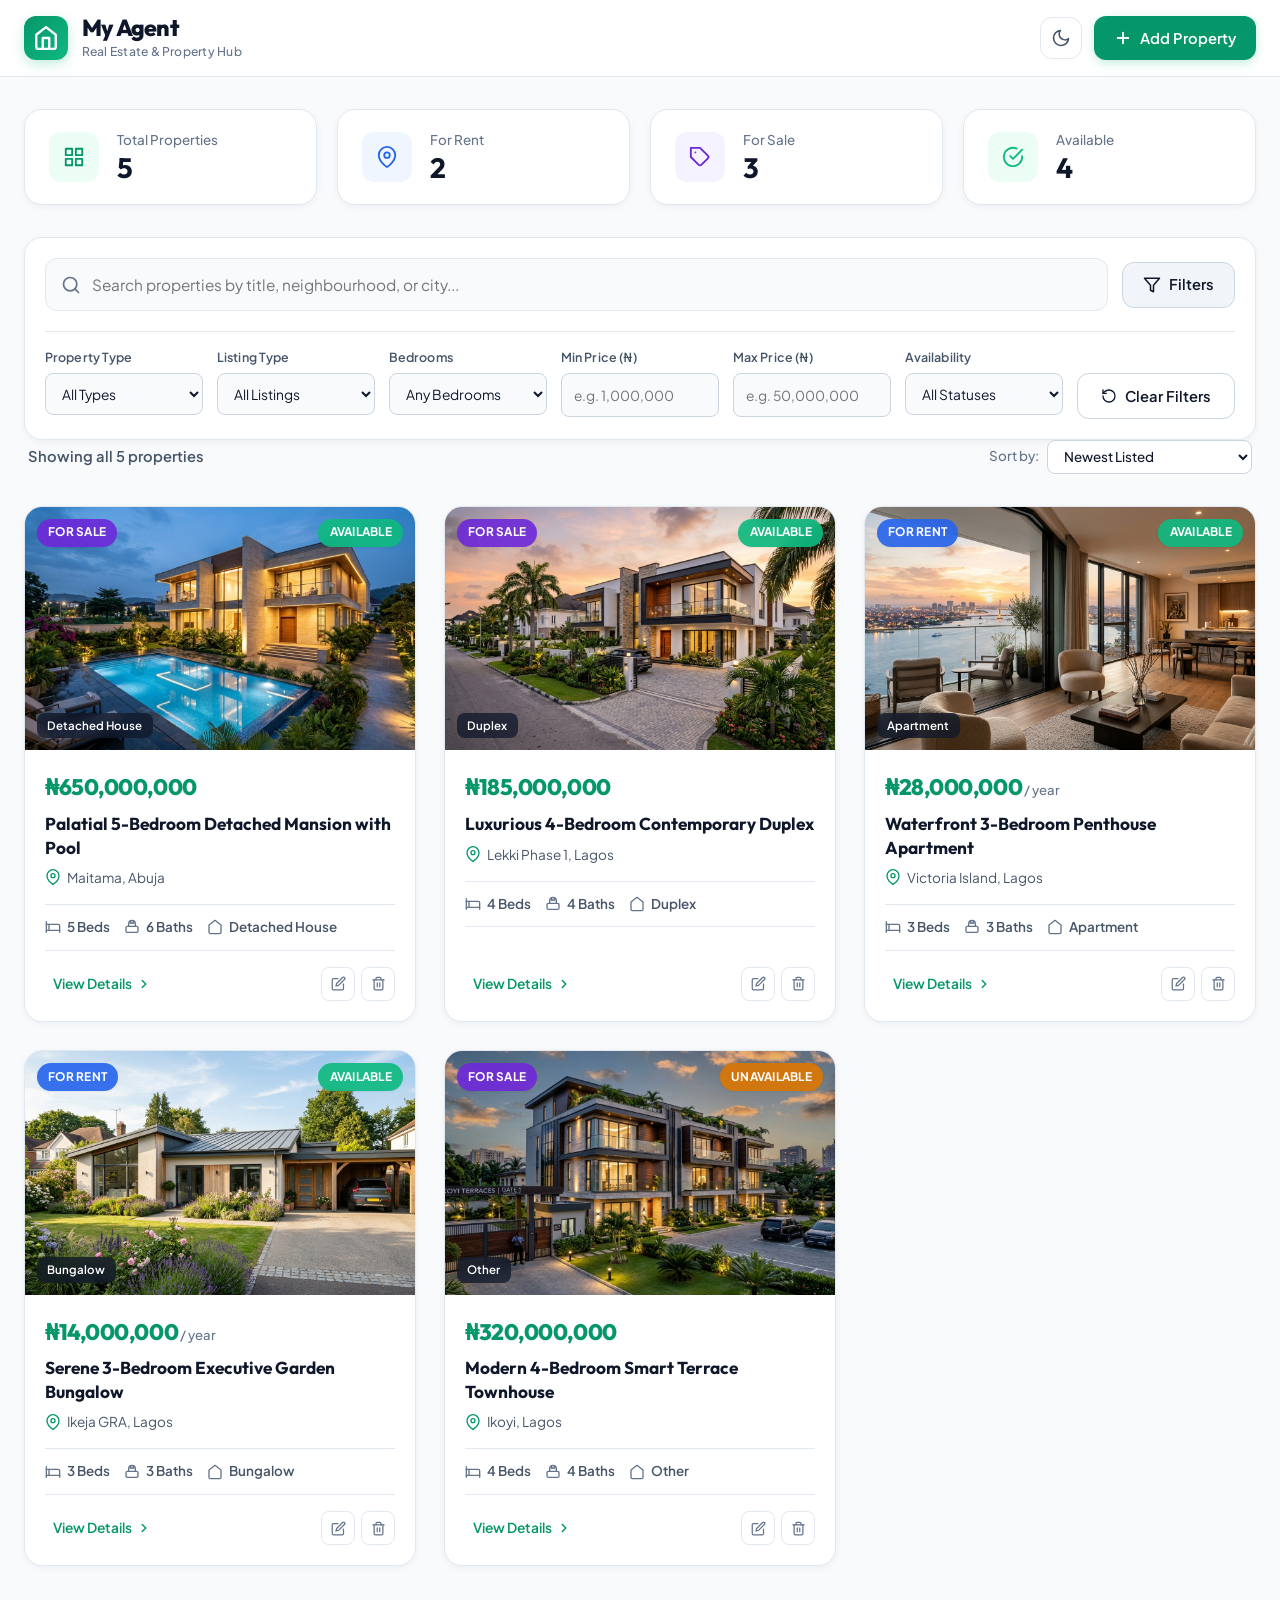
==== index.html @ cf1bf848 "Initial commit: My Agent property listing web application" ====
<!DOCTYPE html>
<html lang="en">
<head>
  <meta charset="UTF-8">
  <meta name="viewport" content="width=device-width, initial-scale=1.0">
  <meta name="description" content="My Agent - Explore and manage houses and apartments for rent or sale in Nigeria. Search, filter, and list properties with ease.">
  <title>My Agent - Property Listings</title>
  
  <!-- Modern Google Fonts -->
  <link rel="preconnect" href="https://fonts.googleapis.com">
  <link rel="preconnect" href="https://fonts.gstatic.com" crossorigin>
  <link href="https://fonts.googleapis.com/css2?family=Outfit:wght@400;500;600;700;800&family=Plus+Jakarta+Sans:wght@400;500;600;700&display=swap" rel="stylesheet">
  
  <link rel="stylesheet" href="style.css">
</head>
<body>
  <!-- Header / Navigation -->
  <header class="app-header" id="app-header">
    <div class="header-container">
      <div class="brand">
        <div class="logo-mark">
          <svg width="26" height="26" viewBox="0 0 24 24" fill="none" stroke="currentColor" stroke-width="2.2" stroke-linecap="round" stroke-linejoin="round" aria-hidden="true">
            <path d="M3 9l9-7 9 7v11a2 2 0 0 1-2 2H5a2 2 0 0 1-2-2z"/>
            <polyline points="9 22 9 12 15 12 15 22"/>
          </svg>
        </div>
        <div class="brand-text">
          <h1 class="app-title">My Agent</h1>
          <span class="brand-tagline">Real Estate & Property Hub</span>
        </div>
      </div>

      <div class="header-actions">
        <!-- Theme Toggle -->
        <button type="button" id="theme-toggle-btn" class="icon-btn" aria-label="Toggle dark/light mode" title="Toggle dark/light mode">
          <svg class="sun-icon" width="20" height="20" viewBox="0 0 24 24" fill="none" stroke="currentColor" stroke-width="2" stroke-linecap="round" stroke-linejoin="round" aria-hidden="true">
            <circle cx="12" cy="12" r="5"></circle>
            <line x1="12" y1="1" x2="12" y2="3"></line>
            <line x1="12" y1="21" x2="12" y2="23"></line>
            <line x1="4.22" y1="4.22" x2="5.64" y2="5.64"></line>
            <line x1="18.36" y1="18.36" x2="19.78" y2="19.78"></line>
            <line x1="1" y1="12" x2="3" y2="12"></line>
            <line x1="21" y1="12" x2="23" y2="12"></line>
            <line x1="4.22" y1="19.78" x2="5.64" y2="18.36"></line>
            <line x1="18.36" y1="5.64" x2="19.78" y2="4.22"></line>
          </svg>
          <svg class="moon-icon" width="20" height="20" viewBox="0 0 24 24" fill="none" stroke="currentColor" stroke-width="2" stroke-linecap="round" stroke-linejoin="round" aria-hidden="true">
            <path d="M21 12.79A9 9 0 1 1 11.21 3 7 7 0 0 0 21 12.79z"></path>
          </svg>
        </button>

        <!-- Add Property Button -->
        <button type="button" id="btn-open-add-modal" class="btn btn-primary">
          <svg width="18" height="18" viewBox="0 0 24 24" fill="none" stroke="currentColor" stroke-width="2.5" stroke-linecap="round" stroke-linejoin="round" aria-hidden="true">
            <line x1="12" y1="5" x2="12" y2="19"></line>
            <line x1="5" y1="12" x2="19" y2="12"></line>
          </svg>
          <span>Add Property</span>
        </button>
      </div>
    </div>
  </header>

  <main class="app-main">
    <div class="main-container">
      
      <!-- Hero / Stats Bar -->
      <section class="stats-section" aria-labelledby="stats-heading">
        <h2 id="stats-heading" class="sr-only">Property Statistics</h2>
        <div class="stats-grid">
          
          <div class="stat-card" id="stat-card-total">
            <div class="stat-icon-wrapper stat-total">
              <svg width="22" height="22" viewBox="0 0 24 24" fill="none" stroke="currentColor" stroke-width="2" stroke-linecap="round" stroke-linejoin="round" aria-hidden="true">
                <rect x="3" y="3" width="7" height="7"></rect>
                <rect x="14" y="3" width="7" height="7"></rect>
                <rect x="14" y="14" width="7" height="7"></rect>
                <rect x="3" y="14" width="7" height="7"></rect>
              </svg>
            </div>
            <div class="stat-content">
              <span class="stat-label">Total Properties</span>
              <span class="stat-value" id="stat-total-count">0</span>
            </div>
          </div>

          <div class="stat-card" id="stat-card-rent">
            <div class="stat-icon-wrapper stat-rent">
              <svg width="22" height="22" viewBox="0 0 24 24" fill="none" stroke="currentColor" stroke-width="2" stroke-linecap="round" stroke-linejoin="round" aria-hidden="true">
                <path d="M21 10c0 7-9 13-9 13s-9-6-9-13a9 9 0 0 1 18 0z"></path>
                <circle cx="12" cy="10" r="3"></circle>
              </svg>
            </div>
            <div class="stat-content">
              <span class="stat-label">For Rent</span>
              <span class="stat-value" id="stat-rent-count">0</span>
            </div>
          </div>

          <div class="stat-card" id="stat-card-sale">
            <div class="stat-icon-wrapper stat-sale">
              <svg width="22" height="22" viewBox="0 0 24 24" fill="none" stroke="currentColor" stroke-width="2" stroke-linecap="round" stroke-linejoin="round" aria-hidden="true">
                <path d="M20.59 13.41l-7.17 7.17a2 2 0 0 1-2.83 0L2 12V2h10l8.59 8.59a2 2 0 0 1 0 2.82z"></path>
                <line x1="7" y1="7" x2="7.01" y2="7"></line>
              </svg>
            </div>
            <div class="stat-content">
              <span class="stat-label">For Sale</span>
              <span class="stat-value" id="stat-sale-count">0</span>
            </div>
          </div>

          <div class="stat-card" id="stat-card-available">
            <div class="stat-icon-wrapper stat-available">
              <svg width="22" height="22" viewBox="0 0 24 24" fill="none" stroke="currentColor" stroke-width="2" stroke-linecap="round" stroke-linejoin="round" aria-hidden="true">
                <path d="M22 11.08V12a10 10 0 1 1-5.93-9.14"></path>
                <polyline points="22 4 12 14.01 9 11.01"></polyline>
              </svg>
            </div>
            <div class="stat-content">
              <span class="stat-label">Available</span>
              <span class="stat-value" id="stat-available-count">0</span>
            </div>
          </div>

        </div>
      </section>

      <!-- Search & Filters Section -->
      <section class="filter-section" aria-labelledby="filter-heading">
        <h2 id="filter-heading" class="sr-only">Search and Filter Properties</h2>

        <div class="filter-panel">
          <!-- Main Search Bar -->
          <div class="search-bar-row">
            <div class="search-input-wrapper">
              <svg class="search-icon" width="20" height="20" viewBox="0 0 24 24" fill="none" stroke="currentColor" stroke-width="2" stroke-linecap="round" stroke-linejoin="round" aria-hidden="true">
                <circle cx="11" cy="11" r="8"></circle>
                <line x1="21" y1="21" x2="16.65" y2="16.65"></line>
              </svg>
              <input 
                type="text" 
                id="search-input" 
                class="search-input" 
                placeholder="Search properties by title, neighbourhood, or city..." 
                aria-label="Search properties by title or location"
                autocomplete="off"
              >
              <button type="button" id="btn-clear-search" class="clear-input-btn hidden" aria-label="Clear search input" title="Clear">
                &times;
              </button>
            </div>

            <button type="button" id="btn-toggle-filters" class="btn btn-secondary filter-toggle-btn" aria-expanded="false" aria-controls="filter-controls-group">
              <svg width="18" height="18" viewBox="0 0 24 24" fill="none" stroke="currentColor" stroke-width="2" stroke-linecap="round" stroke-linejoin="round" aria-hidden="true">
                <polygon points="22 3 2 3 10 12.46 10 19 14 21 14 12.46 22 3"></polygon>
              </svg>
              <span>Filters</span>
              <span class="filter-count-badge hidden" id="active-filter-count">0</span>
            </button>
          </div>

          <!-- Extended Filter Controls -->
          <div class="filter-controls-grid" id="filter-controls-group">
            
            <!-- Property Type -->
            <div class="filter-item">
              <label for="filter-property-type" class="filter-label">Property Type</label>
              <select id="filter-property-type" class="filter-select">
                <option value="all">All Types</option>
                <option value="Apartment">Apartment</option>
                <option value="Detached House">Detached House</option>
                <option value="Duplex">Duplex</option>
                <option value="Bungalow">Bungalow</option>
                <option value="Other">Other</option>
              </select>
            </div>

            <!-- Listing Type -->
            <div class="filter-item">
              <label for="filter-listing-type" class="filter-label">Listing Type</label>
              <select id="filter-listing-type" class="filter-select">
                <option value="all">All Listings</option>
                <option value="For Rent">For Rent</option>
                <option value="For Sale">For Sale</option>
              </select>
            </div>

            <!-- Bedrooms -->
            <div class="filter-item">
              <label for="filter-bedrooms" class="filter-label">Bedrooms</label>
              <select id="filter-bedrooms" class="filter-select">
                <option value="all">Any Bedrooms</option>
                <option value="1">1 Bedroom</option>
                <option value="2">2 Bedrooms</option>
                <option value="3">3 Bedrooms</option>
                <option value="4">4 Bedrooms</option>
                <option value="5">5+ Bedrooms</option>
              </select>
            </div>

            <!-- Min Price -->
            <div class="filter-item">
              <label for="filter-min-price" class="filter-label">Min Price (₦)</label>
              <input 
                type="number" 
                id="filter-min-price" 
                class="filter-input" 
                placeholder="e.g. 1,000,000" 
                min="0" 
                step="50000"
              >
            </div>

            <!-- Max Price -->
            <div class="filter-item">
              <label for="filter-max-price" class="filter-label">Max Price (₦)</label>
              <input 
                type="number" 
                id="filter-max-price" 
                class="filter-input" 
                placeholder="e.g. 50,000,000" 
                min="0" 
                step="50000"
              >
            </div>

            <!-- Availability -->
            <div class="filter-item">
              <label for="filter-availability" class="filter-label">Availability</label>
              <select id="filter-availability" class="filter-select">
                <option value="all">All Statuses</option>
                <option value="Available">Available</option>
                <option value="Unavailable">Unavailable</option>
              </select>
            </div>

            <!-- Clear All Filters Button -->
            <div class="filter-item filter-actions-item">
              <label class="filter-label">&nbsp;</label>
              <button type="button" id="btn-clear-all-filters" class="btn btn-outline w-100" title="Reset all search filters">
                <svg width="16" height="16" viewBox="0 0 24 24" fill="none" stroke="currentColor" stroke-width="2" stroke-linecap="round" stroke-linejoin="round" aria-hidden="true">
                  <path d="M3 12a9 9 0 1 0 9-9 9.75 9.75 0 0 0-6.74 2.74L3 8"></path>
                  <path d="M3 3v5h5"></path>
                </svg>
                <span>Clear Filters</span>
              </button>
            </div>

          </div>
        </div>

        <!-- Filter Results Meta Row -->
        <div class="results-meta-row">
          <p class="results-count" id="results-count-text">Showing all properties</p>
          <div class="sort-control">
            <label for="sort-properties" class="sort-label">Sort by:</label>
            <select id="sort-properties" class="sort-select">
              <option value="newest">Newest Listed</option>
              <option value="price-low">Price: Low to High</option>
              <option value="price-high">Price: High to Low</option>
              <option value="bedrooms-high">Bedrooms: Most to Least</option>
            </select>
          </div>
        </div>
      </section>

      <!-- Property Listings Grid Section -->
      <section class="properties-section" aria-labelledby="properties-heading">
        <h2 id="properties-heading" class="sr-only">Available Property Listings</h2>

        <!-- Active Properties Grid -->
        <div class="properties-grid" id="properties-grid" role="region" aria-live="polite">
          <!-- Property cards injected here dynamically via script.js -->
        </div>

        <!-- Empty State: No Properties Listed At All -->
        <div class="empty-state hidden" id="empty-state-no-data">
          <div class="empty-state-icon">
            <svg width="64" height="64" viewBox="0 0 24 24" fill="none" stroke="currentColor" stroke-width="1.5" stroke-linecap="round" stroke-linejoin="round" aria-hidden="true">
              <path d="M3 9l9-7 9 7v11a2 2 0 0 1-2 2H5a2 2 0 0 1-2-2z"/>
              <line x1="9" y1="22" x2="9" y2="12"></line>
              <line x1="15" y1="12" x2="15" y2="22"></line>
            </svg>
          </div>
          <h3 class="empty-state-title">No properties listed yet</h3>
          <p class="empty-state-text">No properties listed yet. Add your first property to get started!</p>
          <div class="empty-state-actions">
            <button type="button" class="btn btn-primary btn-add-first-property">
              <svg width="18" height="18" viewBox="0 0 24 24" fill="none" stroke="currentColor" stroke-width="2.2" stroke-linecap="round" stroke-linejoin="round">
                <line x1="12" y1="5" x2="12" y2="19"></line>
                <line x1="5" y1="12" x2="19" y2="12"></line>
              </svg>
              <span>Add Your First Property</span>
            </button>
            <button type="button" class="btn btn-outline" id="btn-seed-sample-data">
              <svg width="18" height="18" viewBox="0 0 24 24" fill="none" stroke="currentColor" stroke-width="2" stroke-linecap="round" stroke-linejoin="round">
                <path d="M21 15v4a2 2 0 0 1-2 2H5a2 2 0 0 1-2-2v-4"></path>
                <polyline points="7 10 12 15 17 10"></polyline>
                <line x1="12" y1="15" x2="12" y2="3"></line>
              </svg>
              <span>Load Sample Properties</span>
            </button>
          </div>
        </div>

        <!-- Empty State: Filter / Search returns zero results -->
        <div class="empty-state hidden" id="empty-state-no-results">
          <div class="empty-state-icon">
            <svg width="64" height="64" viewBox="0 0 24 24" fill="none" stroke="currentColor" stroke-width="1.5" stroke-linecap="round" stroke-linejoin="round" aria-hidden="true">
              <circle cx="11" cy="11" r="8"></circle>
              <line x1="21" y1="21" x2="16.65" y2="16.65"></line>
              <line x1="8" y1="11" x2="14" y2="11"></line>
            </svg>
          </div>
          <h3 class="empty-state-title">No matches found</h3>
          <p class="empty-state-text">No properties match your search. Try adjusting your filters.</p>
          <div class="empty-state-actions">
            <button type="button" class="btn btn-primary" id="btn-reset-filters-empty">
              <span>Clear All Filters</span>
            </button>
          </div>
        </div>

      </section>

    </div>
  </main>

  <!-- Modal: Add / Edit Property -->
  <dialog class="modal-dialog" id="property-modal" aria-labelledby="property-modal-title">
    <div class="modal-card">
      <header class="modal-header">
        <div class="modal-title-group">
          <h2 class="modal-title" id="property-modal-title">Add New Property</h2>
          <p class="modal-subtitle">Fill in the property information accurately</p>
        </div>
        <button type="button" class="modal-close-btn" id="btn-close-property-modal" aria-label="Close dialog">
          <svg width="20" height="20" viewBox="0 0 24 24" fill="none" stroke="currentColor" stroke-width="2.2" stroke-linecap="round" stroke-linejoin="round">
            <line x1="18" y1="6" x2="6" y2="18"></line>
            <line x1="6" y1="6" x2="18" y2="18"></line>
          </svg>
        </button>
      </header>

      <form id="property-form" class="property-form" novalidate>
        <input type="hidden" id="form-property-id" value="">

        <div class="form-scrollable-body">
          
          <!-- Property Title -->
          <div class="form-group">
            <label for="form-title" class="form-label">Property Title <span class="required-star">*</span></label>
            <input 
              type="text" 
              id="form-title" 
              class="form-control" 
              placeholder="e.g. Luxurious 4-Bedroom Semi-Detached Duplex" 
              required
              maxlength="120"
            >
            <span class="error-hint" id="error-title"></span>
          </div>

          <!-- Property Type & Listing Type -->
          <div class="form-row-2">
            <div class="form-group">
              <label for="form-property-type" class="form-label">Property Type <span class="required-star">*</span></label>
              <select id="form-property-type" class="form-control" required>
                <option value="" disabled selected>Select Property Type</option>
                <option value="Apartment">Apartment</option>
                <option value="Detached House">Detached House</option>
                <option value="Duplex">Duplex</option>
                <option value="Bungalow">Bungalow</option>
                <option value="Other">Other</option>
              </select>
              <span class="error-hint" id="error-property-type"></span>
            </div>

            <div class="form-group">
              <label for="form-listing-type" class="form-label">Listing Type <span class="required-star">*</span></label>
              <select id="form-listing-type" class="form-control" required>
                <option value="" disabled selected>Select Listing Type</option>
                <option value="For Rent">For Rent</option>
                <option value="For Sale">For Sale</option>
              </select>
              <span class="error-hint" id="error-listing-type"></span>
            </div>
          </div>

          <!-- Bedrooms & Bathrooms -->
          <div class="form-row-2">
            <div class="form-group">
              <label for="form-bedrooms" class="form-label">Bedrooms <span class="required-star">*</span></label>
              <select id="form-bedrooms" class="form-control" required>
                <option value="" disabled selected>Select bedrooms</option>
                <option value="1">1 Bedroom</option>
                <option value="2">2 Bedrooms</option>
                <option value="3">3 Bedrooms</option>
                <option value="4">4 Bedrooms</option>
                <option value="5">5 or more Bedrooms</option>
              </select>
              <span class="error-hint" id="error-bedrooms"></span>
            </div>

            <div class="form-group">
              <label for="form-bathrooms" class="form-label">Bathrooms <span class="required-star">*</span></label>
              <input 
                type="number" 
                id="form-bathrooms" 
                class="form-control" 
                placeholder="Number of bathrooms" 
                min="1" 
                max="30" 
                required
              >
              <span class="error-hint" id="error-bathrooms"></span>
            </div>
          </div>

          <!-- Location & Price -->
          <div class="form-row-2">
            <div class="form-group">
              <label for="form-location" class="form-label">Location <span class="required-star">*</span></label>
              <input 
                type="text" 
                id="form-location" 
                class="form-control" 
                placeholder="e.g. Lekki Phase 1, Lagos" 
                required
              >
              <span class="error-hint" id="error-location"></span>
            </div>

            <div class="form-group">
              <label for="form-price" class="form-label">Price (₦ Nigerian Naira) <span class="required-star">*</span></label>
              <div class="input-with-prefix">
                <span class="input-prefix">₦</span>
                <input 
                  type="number" 
                  id="form-price" 
                  class="form-control with-prefix" 
                  placeholder="e.g. 45000000" 
                  min="1000" 
                  step="1000" 
                  required
                >
              </div>
              <span class="error-hint" id="error-price"></span>
            </div>
          </div>

          <!-- Availability -->
          <div class="form-group">
            <label class="form-label">Availability Status <span class="required-star">*</span></label>
            <div class="segmented-radio-group" role="radiogroup" aria-label="Property availability">
              <label class="radio-chip">
                <input type="radio" name="form-availability" value="Available" checked>
                <span class="chip-label">
                  <span class="status-indicator status-dot-available"></span>
                  Available
                </span>
              </label>
              <label class="radio-chip">
                <input type="radio" name="form-availability" value="Unavailable">
                <span class="chip-label">
                  <span class="status-indicator status-dot-unavailable"></span>
                  Unavailable
                </span>
              </label>
            </div>
          </div>

          <!-- Property Image Upload & Preview -->
          <div class="form-group">
            <label class="form-label">Property Image <span class="required-star">*</span></label>
            
            <div class="image-upload-container" id="image-upload-area">
              <input 
                type="file" 
                id="form-image-file" 
                class="file-input-hidden" 
                accept="image/*"
              >
              
              <div class="upload-dropzone" id="upload-dropzone" tabindex="0" role="button" aria-label="Upload property image">
                <svg width="36" height="36" viewBox="0 0 24 24" fill="none" stroke="currentColor" stroke-width="1.8" stroke-linecap="round" stroke-linejoin="round" class="upload-icon">
                  <rect x="3" y="3" width="18" height="18" rx="2" ry="2"></rect>
                  <circle cx="8.5" cy="8.5" r="1.5"></circle>
                  <polyline points="21 15 16 10 5 21"></polyline>
                </svg>
                <p class="upload-primary-text"><strong>Click to upload an image</strong> or drag and drop</p>
                <p class="upload-subtext">JPG, PNG, WebP (Automatically optimized for fast storage)</p>
              </div>

              <!-- Preview container -->
              <div class="image-preview-wrapper hidden" id="image-preview-container">
                <img id="form-image-preview" src="" alt="Property Preview" class="form-image-preview">
                <button type="button" id="btn-remove-image" class="btn-remove-image" title="Remove image" aria-label="Remove uploaded image">
                  <svg width="16" height="16" viewBox="0 0 24 24" fill="none" stroke="currentColor" stroke-width="2.5" stroke-linecap="round" stroke-linejoin="round">
                    <line x1="18" y1="6" x2="6" y2="18"></line>
                    <line x1="6" y1="6" x2="18" y2="18"></line>
                  </svg>
                </button>
              </div>
            </div>

            <!-- Quick sample image pickers for instant testing -->
            <div class="sample-image-presets">
              <span class="presets-label">Or choose a sample photo:</span>
              <div class="presets-list">
                <button type="button" class="preset-btn" data-preset="assets/images/duplex.jpg">Duplex</button>
                <button type="button" class="preset-btn" data-preset="assets/images/apartment.jpg">Apartment</button>
                <button type="button" class="preset-btn" data-preset="assets/images/detached.jpg">Detached</button>
                <button type="button" class="preset-btn" data-preset="assets/images/bungalow.jpg">Bungalow</button>
                <button type="button" class="preset-btn" data-preset="assets/images/terrace.jpg">Terrace</button>
              </div>
            </div>

            <span class="error-hint" id="error-image"></span>
          </div>

          <!-- Description -->
          <div class="form-group">
            <label for="form-description" class="form-label">Property Description <span class="required-star">*</span></label>
            <textarea 
              id="form-description" 
              class="form-control" 
              rows="4" 
              placeholder="Provide key details such as finishes, amenities, security, water supply, power, and road access..." 
              required
            ></textarea>
            <span class="error-hint" id="error-description"></span>
          </div>

        </div>

        <footer class="modal-footer">
          <button type="button" class="btn btn-outline" id="btn-cancel-form">Cancel</button>
          <button type="submit" class="btn btn-primary" id="btn-save-property">
            <span id="save-btn-text">Save Property</span>
          </button>
        </footer>
      </form>
    </div>
  </dialog>

  <!-- Modal: Property Details View -->
  <dialog class="modal-dialog modal-lg" id="details-modal" aria-labelledby="details-title">
    <div class="modal-card">
      <header class="modal-header modal-header-transparent">
        <button type="button" class="modal-close-btn float-close-btn" id="btn-close-details-modal" aria-label="Close details">
          <svg width="20" height="20" viewBox="0 0 24 24" fill="none" stroke="currentColor" stroke-width="2.2" stroke-linecap="round" stroke-linejoin="round">
            <line x1="18" y1="6" x2="6" y2="18"></line>
            <line x1="6" y1="6" x2="18" y2="18"></line>
          </svg>
        </button>
      </header>

      <div class="details-body" id="details-content-container">
        <!-- Content injected dynamically via script.js -->
      </div>
    </div>
  </dialog>

  <!-- Modal: Delete Confirmation -->
  <dialog class="modal-dialog modal-sm" id="delete-modal" aria-labelledby="delete-dialog-title">
    <div class="modal-card">
      <div class="modal-confirm-body">
        <div class="confirm-icon-wrapper danger-pulse">
          <svg width="32" height="32" viewBox="0 0 24 24" fill="none" stroke="currentColor" stroke-width="2" stroke-linecap="round" stroke-linejoin="round">
            <path d="M10.29 3.86L1.82 18a2 2 0 0 0 1.71 3h16.94a2 2 0 0 0 1.71-3L13.71 3.86a2 2 0 0 0-3.42 0z"></path>
            <line x1="12" y1="9" x2="12" y2="13"></line>
            <line x1="12" y1="17" x2="12.01" y2="17"></line>
          </svg>
        </div>
        
        <h3 class="confirm-title" id="delete-dialog-title">Delete Property</h3>
        <p class="confirm-message">Are you sure you want to delete this property?</p>
        <p class="confirm-property-name" id="delete-property-name"></p>
        <p class="confirm-subtext">This action cannot be undone. The property will be permanently removed.</p>

        <div class="confirm-actions">
          <button type="button" class="btn btn-outline" id="btn-cancel-delete">Cancel</button>
          <button type="button" class="btn btn-danger" id="btn-confirm-delete">Delete Property</button>
        </div>
      </div>
    </div>
  </dialog>

  <!-- Toast Notification Hub -->
  <div class="toast-container" id="toast-container" aria-live="polite"></div>

  <!-- Hidden canvas for image resizing / compression -->
  <canvas id="compression-canvas" style="display: none;"></canvas>

  <script src="script.js"></script>
</body>
</html>
---- style.css ----
/* ==========================================================================
   MY AGENT - MODERN REAL ESTATE APPLICATION STYLESHEET
   Aesthetics: Modern Luxury, Clean Typographic Hierarchy, Glassmorphism & Micro-animations
   ========================================================================== */

:root {
  /* Color Palette - Light Mode (Default) */
  --bg-app: #f8fafc;
  --bg-surface: #ffffff;
  --bg-surface-elevated: #ffffff;
  --bg-surface-hover: #f1f5f9;
  --bg-input: #f8fafc;
  --bg-backdrop: rgba(15, 23, 42, 0.65);
  
  --border-subtle: #e2e8f0;
  --border-medium: #cbd5e1;
  --border-focus: #10b981;

  --text-primary: #0f172a;
  --text-secondary: #475569;
  --text-muted: #64748b;
  --text-inverse: #ffffff;

  /* Brand Accents */
  --primary: #059669;
  --primary-hover: #047857;
  --primary-light: #ecfdf5;
  --primary-glow: rgba(16, 185, 129, 0.25);

  --accent-blue: #2563eb;
  --accent-blue-light: #eff6ff;
  
  --accent-indigo: #4f46e5;
  --accent-amber: #d97706;
  --accent-amber-light: #fffbeb;

  --danger: #dc2626;
  --danger-hover: #b91c1c;
  --danger-light: #fef2f2;
  --danger-glow: rgba(220, 38, 38, 0.2);

  /* Status Tokens */
  --status-available-bg: #ecfdf5;
  --status-available-text: #065f46;
  --status-available-dot: #10b981;

  --status-unavailable-bg: #fef3c7;
  --status-unavailable-text: #92400e;
  --status-unavailable-dot: #f59e0b;

  --badge-rent-bg: #eff6ff;
  --badge-rent-text: #1d4ed8;

  --badge-sale-bg: #f5f3ff;
  --badge-sale-text: #6d28d9;

  /* Typography */
  --font-heading: 'Outfit', -apple-system, BlinkMacSystemFont, 'Segoe UI', Roboto, sans-serif;
  --font-body: 'Plus Jakarta Sans', -apple-system, BlinkMacSystemFont, 'Segoe UI', Roboto, sans-serif;

  /* Shadows */
  --shadow-xs: 0 1px 2px rgba(0, 0, 0, 0.05);
  --shadow-sm: 0 2px 8px -1px rgba(15, 23, 42, 0.06);
  --shadow-md: 0 8px 24px -4px rgba(15, 23, 42, 0.08), 0 2px 6px -2px rgba(15, 23, 42, 0.04);
  --shadow-lg: 0 16px 36px -6px rgba(15, 23, 42, 0.12), 0 4px 12px -2px rgba(15, 23, 42, 0.06);
  --shadow-card-hover: 0 20px 40px -8px rgba(15, 23, 42, 0.16), 0 6px 16px -4px rgba(15, 23, 42, 0.08);

  /* Layout & Radii */
  --radius-sm: 8px;
  --radius-md: 12px;
  --radius-lg: 18px;
  --radius-xl: 24px;
  --radius-full: 9999px;
  --transition: 0.22s cubic-bezier(0.16, 1, 0.3, 1);
}

/* Dark Mode Overrides */
[data-theme="dark"] {
  --bg-app: #090e17;
  --bg-surface: #111a2e;
  --bg-surface-elevated: #17233d;
  --bg-surface-hover: #1e2c4d;
  --bg-input: #0c1322;
  --bg-backdrop: rgba(3, 7, 18, 0.85);

  --border-subtle: #1e293b;
  --border-medium: #334155;
  --border-focus: #10b981;

  --text-primary: #f8fafc;
  --text-secondary: #cbd5e1;
  --text-muted: #94a3b8;
  --text-inverse: #0f172a;

  --primary: #10b981;
  --primary-hover: #34d399;
  --primary-light: rgba(16, 185, 129, 0.15);

  --accent-blue: #3b82f6;
  --accent-blue-light: rgba(59, 130, 246, 0.15);

  --accent-amber-light: rgba(245, 158, 11, 0.15);
  --danger-light: rgba(239, 68, 68, 0.15);

  --status-available-bg: rgba(16, 185, 129, 0.18);
  --status-available-text: #6ee7b7;

  --status-unavailable-bg: rgba(245, 158, 11, 0.18);
  --status-unavailable-text: #fcd34d;

  --badge-rent-bg: rgba(59, 130, 246, 0.18);
  --badge-rent-text: #93c5fd;

  --badge-sale-bg: rgba(139, 92, 246, 0.18);
  --badge-sale-text: #c4b5fd;

  --shadow-sm: 0 2px 8px -1px rgba(0, 0, 0, 0.4);
  --shadow-md: 0 8px 24px -4px rgba(0, 0, 0, 0.5);
  --shadow-lg: 0 16px 36px -6px rgba(0, 0, 0, 0.6);
  --shadow-card-hover: 0 20px 40px -8px rgba(0, 0, 0, 0.7);
}

/* Global Reset & Base */
*, *::before, *::after {
  box-sizing: border-box;
  margin: 0;
  padding: 0;
}

html {
  font-size: 16px;
  scroll-behavior: smooth;
  color-scheme: light dark;
}

body {
  font-family: var(--font-body);
  background-color: var(--bg-app);
  color: var(--text-primary);
  line-height: 1.55;
  -webkit-font-smoothing: antialiased;
  -moz-osx-font-smoothing: grayscale;
  min-height: 100vh;
  transition: background-color var(--transition), color var(--transition);
  overflow-x: hidden;
}

img {
  max-width: 100%;
  height: auto;
  display: block;
}

button, input, select, textarea {
  font: inherit;
  color: inherit;
}

button {
  cursor: pointer;
  border: none;
  background: none;
}

/* Accessibility utility */
.sr-only {
  position: absolute;
  width: 1px;
  height: 1px;
  padding: 0;
  margin: -1px;
  overflow: hidden;
  clip: rect(0, 0, 0, 0);
  white-space: nowrap;
  border: 0;
}

.hidden {
  display: none !important;
}

.w-100 {
  width: 100%;
}

/* ==========================================================================
   HEADER / NAVBAR
   ========================================================================== */
.app-header {
  position: sticky;
  top: 0;
  z-index: 50;
  background: var(--bg-surface);
  backdrop-filter: blur(14px);
  -webkit-backdrop-filter: blur(14px);
  border-bottom: 1px solid var(--border-subtle);
  transition: background-color var(--transition), border-color var(--transition);
}

.header-container {
  max-width: 1320px;
  margin: 0 auto;
  padding: 0.95rem 1.5rem;
  display: flex;
  align-items: center;
  justify-content: space-between;
  gap: 1rem;
}

.brand {
  display: flex;
  align-items: center;
  gap: 0.85rem;
  user-select: none;
}

.logo-mark {
  width: 44px;
  height: 44px;
  border-radius: var(--radius-md);
  background: linear-gradient(135deg, #059669 0%, #10b981 100%);
  color: #ffffff;
  display: grid;
  place-items: center;
  box-shadow: 0 4px 12px var(--primary-glow);
  transition: transform var(--transition);
}

.brand:hover .logo-mark {
  transform: rotate(-4deg) scale(1.05);
}

.brand-text {
  display: flex;
  flex-direction: column;
}

.app-title {
  font-family: var(--font-heading);
  font-size: 1.45rem;
  font-weight: 800;
  letter-spacing: -0.03em;
  color: var(--text-primary);
  line-height: 1.15;
}

.brand-tagline {
  font-size: 0.76rem;
  font-weight: 500;
  color: var(--text-muted);
  letter-spacing: 0.02em;
}

.header-actions {
  display: flex;
  align-items: center;
  gap: 0.75rem;
}

/* Buttons */
.btn {
  display: inline-flex;
  align-items: center;
  justify-content: center;
  gap: 0.5rem;
  padding: 0.65rem 1.25rem;
  font-family: var(--font-body);
  font-size: 0.92rem;
  font-weight: 600;
  border-radius: var(--radius-md);
  transition: all var(--transition);
  white-space: nowrap;
}

.btn-primary {
  background: var(--primary);
  color: #ffffff;
  box-shadow: 0 3px 10px var(--primary-glow);
}

.btn-primary:hover {
  background: var(--primary-hover);
  transform: translateY(-1px);
  box-shadow: 0 5px 16px var(--primary-glow);
}

.btn-primary:active {
  transform: translateY(1px);
}

.btn-secondary {
  background: var(--bg-surface-hover);
  color: var(--text-primary);
  border: 1px solid var(--border-medium);
}

.btn-secondary:hover {
  background: var(--bg-input);
  border-color: var(--primary);
}

.btn-outline {
  background: transparent;
  color: var(--text-primary);
  border: 1px solid var(--border-medium);
}

.btn-outline:hover {
  background: var(--bg-surface-hover);
  border-color: var(--border-medium);
}

.btn-danger {
  background: var(--danger);
  color: #ffffff;
  box-shadow: 0 3px 10px var(--danger-glow);
}

.btn-danger:hover {
  background: var(--danger-hover);
  transform: translateY(-1px);
}

.icon-btn {
  width: 42px;
  height: 42px;
  border-radius: var(--radius-md);
  border: 1px solid var(--border-subtle);
  background: var(--bg-surface);
  color: var(--text-secondary);
  display: grid;
  place-items: center;
  transition: all var(--transition);
}

.icon-btn:hover {
  background: var(--bg-surface-hover);
  color: var(--text-primary);
  border-color: var(--border-medium);
  transform: translateY(-1px);
}

/* Theme Toggle Icons */
[data-theme="dark"] .sun-icon {
  display: block;
}
[data-theme="dark"] .moon-icon {
  display: none;
}
:root:not([data-theme="dark"]) .sun-icon {
  display: none;
}
:root:not([data-theme="dark"]) .moon-icon {
  display: block;
}

/* ==========================================================================
   MAIN LAYOUT & STATS BAR
   ========================================================================== */
.app-main {
  padding: 2rem 1.5rem 4rem;
}

.main-container {
  max-width: 1320px;
  margin: 0 auto;
  display: flex;
  flex-direction: column;
  gap: 2rem;
}

/* Statistics Grid */
.stats-grid {
  display: grid;
  grid-template-columns: repeat(4, 1fr);
  gap: 1.25rem;
}

.stat-card {
  background: var(--bg-surface);
  border: 1px solid var(--border-subtle);
  border-radius: var(--radius-lg);
  padding: 1.25rem 1.5rem;
  display: flex;
  align-items: center;
  gap: 1.15rem;
  box-shadow: var(--shadow-sm);
  transition: transform var(--transition), box-shadow var(--transition), border-color var(--transition);
}

.stat-card:hover {
  transform: translateY(-3px);
  box-shadow: var(--shadow-md);
  border-color: var(--border-medium);
}

.stat-icon-wrapper {
  width: 50px;
  height: 50px;
  border-radius: var(--radius-md);
  display: grid;
  place-items: center;
  flex-shrink: 0;
}

.stat-total {
  background: var(--primary-light);
  color: var(--primary);
}

.stat-rent {
  background: var(--accent-blue-light);
  color: var(--accent-blue);
}

.stat-sale {
  background: var(--badge-sale-bg);
  color: var(--badge-sale-text);
}

.stat-available {
  background: var(--status-available-bg);
  color: var(--status-available-dot);
}

.stat-content {
  display: flex;
  flex-direction: column;
}

.stat-label {
  font-size: 0.84rem;
  font-weight: 500;
  color: var(--text-muted);
}

.stat-value {
  font-family: var(--font-heading);
  font-size: 1.75rem;
  font-weight: 700;
  color: var(--text-primary);
  line-height: 1.2;
}

/* ==========================================================================
   SEARCH & FILTERS PANEL
   ========================================================================== */
.filter-panel {
  background: var(--bg-surface);
  border: 1px solid var(--border-subtle);
  border-radius: var(--radius-lg);
  padding: 1.25rem;
  box-shadow: var(--shadow-sm);
  display: flex;
  flex-direction: column;
  gap: 1.25rem;
}

.search-bar-row {
  display: flex;
  gap: 0.85rem;
  align-items: center;
}

.search-input-wrapper {
  position: relative;
  flex: 1;
  display: flex;
  align-items: center;
}

.search-icon {
  position: absolute;
  left: 1rem;
  color: var(--text-muted);
  pointer-events: none;
}

.search-input {
  width: 100%;
  padding: 0.85rem 2.85rem 0.85rem 2.85rem;
  background: var(--bg-input);
  border: 1.5px solid var(--border-subtle);
  border-radius: var(--radius-md);
  color: var(--text-primary);
  font-size: 0.96rem;
  transition: all var(--transition);
}

.search-input:focus {
  outline: none;
  border-color: var(--primary);
  background: var(--bg-surface);
  box-shadow: 0 0 0 3px var(--primary-glow);
}

.clear-input-btn {
  position: absolute;
  right: 0.85rem;
  width: 24px;
  height: 24px;
  border-radius: var(--radius-full);
  display: grid;
  place-items: center;
  color: var(--text-muted);
  font-size: 1.25rem;
  line-height: 1;
}

.clear-input-btn:hover {
  background: var(--bg-surface-hover);
  color: var(--text-primary);
}

.filter-toggle-btn {
  position: relative;
  display: inline-flex;
}

.filter-count-badge {
  background: var(--primary);
  color: #ffffff;
  font-size: 0.72rem;
  font-weight: 700;
  padding: 0.15rem 0.45rem;
  border-radius: var(--radius-full);
  margin-left: 0.25rem;
}

/* Filter Controls Grid */
.filter-controls-grid {
  display: grid;
  grid-template-columns: repeat(7, 1fr);
  gap: 0.85rem;
  padding-top: 1rem;
  border-top: 1px solid var(--border-subtle);
  transition: all var(--transition);
}

.filter-item {
  display: flex;
  flex-direction: column;
  gap: 0.35rem;
}

.filter-label {
  font-size: 0.78rem;
  font-weight: 600;
  color: var(--text-secondary);
  letter-spacing: 0.01em;
}

.filter-select, .filter-input {
  padding: 0.65rem 0.75rem;
  background: var(--bg-input);
  border: 1px solid var(--border-medium);
  border-radius: var(--radius-sm);
  color: var(--text-primary);
  font-size: 0.86rem;
  width: 100%;
  transition: border-color var(--transition), box-shadow var(--transition);
}

.filter-select:focus, .filter-input:focus {
  outline: none;
  border-color: var(--primary);
  box-shadow: 0 0 0 2px var(--primary-glow);
}

.filter-actions-item {
  justify-content: flex-end;
}

/* Results Meta Row */
.results-meta-row {
  display: flex;
  align-items: center;
  justify-content: space-between;
  padding: 0 0.25rem;
}

.results-count {
  font-size: 0.92rem;
  font-weight: 600;
  color: var(--text-secondary);
}

.sort-control {
  display: flex;
  align-items: center;
  gap: 0.5rem;
}

.sort-label {
  font-size: 0.84rem;
  font-weight: 500;
  color: var(--text-muted);
}

.sort-select {
  padding: 0.4rem 0.75rem;
  background: var(--bg-surface);
  border: 1px solid var(--border-medium);
  border-radius: var(--radius-sm);
  font-size: 0.84rem;
  font-weight: 500;
  color: var(--text-primary);
  cursor: pointer;
}

.sort-select:focus {
  outline: none;
  border-color: var(--primary);
}

/* ==========================================================================
   PROPERTY CARDS GRID
   ========================================================================== */
.properties-grid {
  display: grid;
  grid-template-columns: repeat(auto-fill, minmax(340px, 1fr));
  gap: 1.75rem;
}

.property-card {
  background: var(--bg-surface);
  border: 1px solid var(--border-subtle);
  border-radius: var(--radius-lg);
  overflow: hidden;
  box-shadow: var(--shadow-sm);
  display: flex;
  flex-direction: column;
  transition: transform var(--transition), box-shadow var(--transition), border-color var(--transition);
  cursor: pointer;
  position: relative;
}

.property-card:hover {
  transform: translateY(-6px);
  box-shadow: var(--shadow-card-hover);
  border-color: var(--border-medium);
}

/* Card Media / Image */
.card-media {
  position: relative;
  aspect-ratio: 16 / 10;
  overflow: hidden;
  background: var(--bg-surface-hover);
}

.card-image {
  width: 100%;
  height: 100%;
  object-fit: cover;
  transition: transform 0.4s ease;
}

.property-card:hover .card-image {
  transform: scale(1.05);
}

/* Floating Badges */
.card-badges-top {
  position: absolute;
  top: 0.75rem;
  left: 0.75rem;
  right: 0.75rem;
  display: flex;
  justify-content: space-between;
  align-items: center;
  pointer-events: none;
  z-index: 2;
}

.badge {
  font-size: 0.74rem;
  font-weight: 700;
  padding: 0.3rem 0.7rem;
  border-radius: var(--radius-full);
  letter-spacing: 0.02em;
  text-transform: uppercase;
  display: inline-flex;
  align-items: center;
  gap: 0.35rem;
  backdrop-filter: blur(8px);
  -webkit-backdrop-filter: blur(8px);
  box-shadow: var(--shadow-xs);
}

.badge-rent {
  background: rgba(37, 99, 235, 0.9);
  color: #ffffff;
}

.badge-sale {
  background: rgba(109, 40, 217, 0.9);
  color: #ffffff;
}

.badge-available {
  background: rgba(16, 185, 129, 0.92);
  color: #ffffff;
}

.badge-unavailable {
  background: rgba(217, 119, 6, 0.92);
  color: #ffffff;
}

.badge-type {
  position: absolute;
  bottom: 0.75rem;
  left: 0.75rem;
  background: rgba(15, 23, 42, 0.75);
  color: #ffffff;
  font-size: 0.72rem;
  font-weight: 600;
  padding: 0.25rem 0.65rem;
  border-radius: var(--radius-sm);
  z-index: 2;
  backdrop-filter: blur(6px);
}

/* Card Content */
.card-content {
  padding: 1.25rem;
  display: flex;
  flex-direction: column;
  flex: 1;
}

.card-price-row {
  margin-bottom: 0.45rem;
}

.card-price {
  font-family: var(--font-heading);
  font-size: 1.4rem;
  font-weight: 800;
  color: var(--primary);
  letter-spacing: -0.02em;
}

.card-price-period {
  font-size: 0.82rem;
  font-weight: 500;
  color: var(--text-muted);
}

.card-title {
  font-family: var(--font-heading);
  font-size: 1.08rem;
  font-weight: 700;
  color: var(--text-primary);
  line-height: 1.35;
  margin-bottom: 0.5rem;
  display: -webkit-box;
  -webkit-line-clamp: 2;
  -webkit-box-orient: vertical;
  overflow: hidden;
  transition: color var(--transition);
}

.property-card:hover .card-title {
  color: var(--primary);
}

.card-location {
  display: flex;
  align-items: center;
  gap: 0.4rem;
  color: var(--text-secondary);
  font-size: 0.85rem;
  margin-bottom: 1rem;
}

.location-icon {
  flex-shrink: 0;
  color: var(--primary);
}

/* Features Pill Bar */
.card-features {
  display: flex;
  align-items: center;
  gap: 0.85rem;
  padding: 0.75rem 0;
  border-top: 1px solid var(--border-subtle);
  border-bottom: 1px solid var(--border-subtle);
  margin-bottom: 1rem;
}

.feature-item {
  display: flex;
  align-items: center;
  gap: 0.4rem;
  font-size: 0.84rem;
  font-weight: 600;
  color: var(--text-secondary);
}

.feature-icon {
  color: var(--text-muted);
}

/* Card Action Footer */
.card-footer {
  display: flex;
  align-items: center;
  justify-content: space-between;
  margin-top: auto;
  gap: 0.5rem;
}

.card-btn-view {
  font-size: 0.86rem;
  font-weight: 600;
  color: var(--primary);
  display: inline-flex;
  align-items: center;
  gap: 0.3rem;
  padding: 0.35rem 0.5rem;
  border-radius: var(--radius-sm);
  transition: all var(--transition);
}

.card-btn-view:hover {
  background: var(--primary-light);
  transform: translateX(2px);
}

.card-admin-actions {
  display: flex;
  align-items: center;
  gap: 0.35rem;
}

.btn-card-action {
  width: 34px;
  height: 34px;
  border-radius: var(--radius-sm);
  display: grid;
  place-items: center;
  color: var(--text-muted);
  border: 1px solid var(--border-subtle);
  background: var(--bg-surface);
  transition: all var(--transition);
}

.btn-card-action:hover {
  color: var(--text-primary);
  border-color: var(--border-medium);
  background: var(--bg-surface-hover);
}

.btn-card-edit:hover {
  color: var(--accent-blue);
  border-color: var(--accent-blue);
  background: var(--accent-blue-light);
}

.btn-card-delete:hover {
  color: var(--danger);
  border-color: var(--danger);
  background: var(--danger-light);
}

/* ==========================================================================
   EMPTY STATES
   ========================================================================== */
.empty-state {
  background: var(--bg-surface);
  border: 1.5px dashed var(--border-medium);
  border-radius: var(--radius-xl);
  padding: 4rem 2rem;
  text-align: center;
  display: flex;
  flex-direction: column;
  align-items: center;
  justify-content: center;
  gap: 1rem;
  margin: 1.5rem 0;
}

.empty-state-icon {
  width: 90px;
  height: 90px;
  border-radius: var(--radius-full);
  background: var(--bg-surface-hover);
  color: var(--text-muted);
  display: grid;
  place-items: center;
  margin-bottom: 0.5rem;
}

.empty-state-title {
  font-family: var(--font-heading);
  font-size: 1.4rem;
  font-weight: 700;
  color: var(--text-primary);
}

.empty-state-text {
  font-size: 1rem;
  color: var(--text-secondary);
  max-width: 480px;
}

.empty-state-actions {
  display: flex;
  gap: 0.85rem;
  margin-top: 1rem;
  flex-wrap: wrap;
  justify-content: center;
}

/* ==========================================================================
   MODAL DIALOGS
   ========================================================================== */
.modal-dialog {
  border: none;
  background: transparent;
  padding: 1rem;
  max-width: 660px;
  width: calc(100% - 2rem);
  margin: auto;
  border-radius: var(--radius-xl);
  outline: none;
  overflow: visible;
}

.modal-dialog.modal-lg {
  max-width: 840px;
}

.modal-dialog.modal-sm {
  max-width: 460px;
}

.modal-dialog::backdrop {
  background: var(--bg-backdrop);
  backdrop-filter: blur(8px);
  -webkit-backdrop-filter: blur(8px);
  animation: backdropFadeIn 0.25s ease-out;
}

@keyframes backdropFadeIn {
  from { opacity: 0; }
  to { opacity: 1; }
}

@keyframes modalSlideUp {
  from {
    opacity: 0;
    transform: translateY(24px) scale(0.97);
  }
  to {
    opacity: 1;
    transform: translateY(0) scale(1);
  }
}

.modal-card {
  background: var(--bg-surface);
  border: 1px solid var(--border-medium);
  border-radius: var(--radius-xl);
  box-shadow: var(--shadow-lg);
  overflow: hidden;
  animation: modalSlideUp 0.25s cubic-bezier(0.16, 1, 0.3, 1);
  display: flex;
  flex-direction: column;
  max-height: calc(100vh - 3rem);
}

.modal-header {
  padding: 1.25rem 1.75rem;
  display: flex;
  align-items: flex-start;
  justify-content: space-between;
  border-bottom: 1px solid var(--border-subtle);
  background: var(--bg-surface);
}

.modal-header-transparent {
  position: absolute;
  top: 0;
  right: 0;
  left: 0;
  z-index: 10;
  border-bottom: none;
  background: transparent;
  pointer-events: none;
}

.float-close-btn {
  pointer-events: auto;
  background: rgba(15, 23, 42, 0.65) !important;
  color: #ffffff !important;
  backdrop-filter: blur(6px);
}

.modal-title {
  font-family: var(--font-heading);
  font-size: 1.35rem;
  font-weight: 700;
  color: var(--text-primary);
}

.modal-subtitle {
  font-size: 0.85rem;
  color: var(--text-muted);
}

.modal-close-btn {
  width: 36px;
  height: 36px;
  border-radius: var(--radius-full);
  background: var(--bg-surface-hover);
  color: var(--text-secondary);
  display: grid;
  place-items: center;
  transition: all var(--transition);
}

.modal-close-btn:hover {
  background: var(--border-medium);
  color: var(--text-primary);
  transform: rotate(90deg);
}

/* ==========================================================================
   FORM CONTROLS & IMAGE UPLOAD
   ========================================================================== */
.property-form {
  display: flex;
  flex-direction: column;
  overflow: hidden;
}

.form-scrollable-body {
  padding: 1.5rem 1.75rem;
  overflow-y: auto;
  max-height: calc(100vh - 14rem);
  display: flex;
  flex-direction: column;
  gap: 1.25rem;
}

.form-group {
  display: flex;
  flex-direction: column;
  gap: 0.4rem;
}

.form-row-2 {
  display: grid;
  grid-template-columns: 1fr 1fr;
  gap: 1rem;
}

.form-label {
  font-size: 0.86rem;
  font-weight: 600;
  color: var(--text-primary);
}

.required-star {
  color: var(--danger);
}

.form-control {
  padding: 0.75rem 0.95rem;
  background: var(--bg-input);
  border: 1.5px solid var(--border-medium);
  border-radius: var(--radius-md);
  color: var(--text-primary);
  font-size: 0.92rem;
  transition: border-color var(--transition), box-shadow var(--transition);
  width: 100%;
}

.form-control:focus {
  outline: none;
  border-color: var(--primary);
  background: var(--bg-surface);
  box-shadow: 0 0 0 3px var(--primary-glow);
}

.form-control.has-error {
  border-color: var(--danger);
  background: var(--danger-light);
}

.input-with-prefix {
  position: relative;
  display: flex;
  align-items: center;
}

.input-prefix {
  position: absolute;
  left: 0.95rem;
  font-weight: 700;
  color: var(--text-muted);
  pointer-events: none;
}

.form-control.with-prefix {
  padding-left: 2.25rem;
}

.error-hint {
  font-size: 0.78rem;
  color: var(--danger);
  font-weight: 500;
  min-height: 1.1rem;
}

/* Availability Radio Chips */
.segmented-radio-group {
  display: flex;
  gap: 0.75rem;
}

.radio-chip {
  flex: 1;
  position: relative;
  cursor: pointer;
}

.radio-chip input[type="radio"] {
  position: absolute;
  opacity: 0;
  width: 0;
  height: 0;
}

.chip-label {
  display: flex;
  align-items: center;
  justify-content: center;
  gap: 0.5rem;
  padding: 0.75rem 1rem;
  background: var(--bg-input);
  border: 1.5px solid var(--border-medium);
  border-radius: var(--radius-md);
  font-size: 0.88rem;
  font-weight: 600;
  color: var(--text-secondary);
  transition: all var(--transition);
}

.status-indicator {
  width: 10px;
  height: 10px;
  border-radius: var(--radius-full);
}

.status-dot-available {
  background: var(--status-available-dot);
}

.status-dot-unavailable {
  background: var(--status-unavailable-dot);
}

.radio-chip input[type="radio"]:checked + .chip-label {
  background: var(--bg-surface);
  border-color: var(--primary);
  color: var(--text-primary);
  box-shadow: 0 2px 8px var(--primary-glow);
}

/* Dropzone & Image Upload Area */
.image-upload-container {
  position: relative;
  margin-top: 0.25rem;
}

.file-input-hidden {
  display: none;
}

.upload-dropzone {
  border: 2px dashed var(--border-medium);
  border-radius: var(--radius-lg);
  padding: 1.75rem 1rem;
  text-align: center;
  cursor: pointer;
  background: var(--bg-input);
  transition: all var(--transition);
  display: flex;
  flex-direction: column;
  align-items: center;
  justify-content: center;
  gap: 0.4rem;
}

.upload-dropzone:hover, .upload-dropzone.drag-active {
  border-color: var(--primary);
  background: var(--primary-light);
}

.upload-icon {
  color: var(--primary);
  margin-bottom: 0.25rem;
}

.upload-primary-text {
  font-size: 0.9rem;
  color: var(--text-primary);
}

.upload-subtext {
  font-size: 0.76rem;
  color: var(--text-muted);
}

.image-preview-wrapper {
  position: relative;
  border-radius: var(--radius-lg);
  overflow: hidden;
  aspect-ratio: 16 / 9;
  background: #000;
  border: 1px solid var(--border-subtle);
}

.form-image-preview {
  width: 100%;
  height: 100%;
  object-fit: cover;
}

.btn-remove-image {
  position: absolute;
  top: 0.75rem;
  right: 0.75rem;
  width: 32px;
  height: 32px;
  border-radius: var(--radius-full);
  background: rgba(15, 23, 42, 0.75);
  color: #ffffff;
  display: grid;
  place-items: center;
  backdrop-filter: blur(4px);
  transition: all var(--transition);
}

.btn-remove-image:hover {
  background: var(--danger);
  transform: scale(1.1);
}

/* Sample image preset chips */
.sample-image-presets {
  margin-top: 0.65rem;
  display: flex;
  align-items: center;
  gap: 0.5rem;
  flex-wrap: wrap;
}

.presets-label {
  font-size: 0.76rem;
  color: var(--text-muted);
  font-weight: 500;
}

.presets-list {
  display: flex;
  gap: 0.35rem;
  flex-wrap: wrap;
}

.preset-btn {
  font-size: 0.74rem;
  font-weight: 600;
  padding: 0.25rem 0.55rem;
  background: var(--bg-surface-hover);
  border: 1px solid var(--border-medium);
  border-radius: var(--radius-full);
  color: var(--text-secondary);
  transition: all var(--transition);
}

.preset-btn:hover {
  background: var(--primary-light);
  border-color: var(--primary);
  color: var(--primary);
}

.modal-footer {
  padding: 1.15rem 1.75rem;
  border-top: 1px solid var(--border-subtle);
  background: var(--bg-surface);
  display: flex;
  justify-content: flex-end;
  gap: 0.75rem;
}

/* ==========================================================================
   PROPERTY DETAILS VIEW MODAL
   ========================================================================== */
.details-body {
  display: flex;
  flex-direction: column;
  overflow-y: auto;
  max-height: calc(100vh - 4rem);
}

.details-hero {
  position: relative;
  aspect-ratio: 16 / 9;
  background: var(--bg-surface-hover);
  overflow: hidden;
}

.details-hero-img {
  width: 100%;
  height: 100%;
  object-fit: cover;
}

.details-hero-overlay {
  position: absolute;
  inset: 0;
  background: linear-gradient(180deg, rgba(15, 23, 42, 0.4) 0%, transparent 40%, rgba(15, 23, 42, 0.7) 100%);
  display: flex;
  flex-direction: column;
  justify-content: space-between;
  padding: 1.5rem;
  pointer-events: none;
}

.details-badges-row {
  display: flex;
  gap: 0.5rem;
  pointer-events: auto;
}

.details-content-inner {
  padding: 1.75rem;
  display: flex;
  flex-direction: column;
  gap: 1.5rem;
}

.details-header-row {
  display: flex;
  justify-content: space-between;
  align-items: flex-start;
  gap: 1.5rem;
}

.details-title-col {
  flex: 1;
}

.details-title {
  font-family: var(--font-heading);
  font-size: 1.6rem;
  font-weight: 800;
  color: var(--text-primary);
  line-height: 1.25;
  margin-bottom: 0.45rem;
}

.details-location {
  display: flex;
  align-items: center;
  gap: 0.45rem;
  font-size: 0.95rem;
  color: var(--text-secondary);
}

.details-price-col {
  text-align: right;
  flex-shrink: 0;
}

.details-price {
  font-family: var(--font-heading);
  font-size: 1.85rem;
  font-weight: 800;
  color: var(--primary);
  line-height: 1.1;
}

.details-price-period {
  font-size: 0.85rem;
  color: var(--text-muted);
}

/* Specs Grid */
.details-specs-grid {
  display: grid;
  grid-template-columns: repeat(4, 1fr);
  gap: 0.85rem;
  background: var(--bg-surface-hover);
  padding: 1.25rem;
  border-radius: var(--radius-lg);
  border: 1px solid var(--border-subtle);
}

.spec-box {
  display: flex;
  flex-direction: column;
  align-items: center;
  text-align: center;
  gap: 0.35rem;
}

.spec-icon {
  color: var(--primary);
}

.spec-value {
  font-family: var(--font-heading);
  font-size: 1.05rem;
  font-weight: 700;
  color: var(--text-primary);
}

.spec-title {
  font-size: 0.74rem;
  color: var(--text-muted);
  text-transform: uppercase;
  letter-spacing: 0.03em;
}

/* Description Block */
.details-desc-block {
  display: flex;
  flex-direction: column;
  gap: 0.65rem;
}

.details-section-title {
  font-family: var(--font-heading);
  font-size: 1.1rem;
  font-weight: 700;
  color: var(--text-primary);
}

.details-desc-text {
  font-size: 0.95rem;
  line-height: 1.7;
  color: var(--text-secondary);
  white-space: pre-line;
}

.details-actions-bar {
  display: flex;
  align-items: center;
  justify-content: flex-end;
  gap: 0.75rem;
  padding-top: 1.25rem;
  border-top: 1px solid var(--border-subtle);
}

/* ==========================================================================
   DELETE CONFIRMATION MODAL
   ========================================================================== */
.modal-confirm-body {
  padding: 2rem 1.75rem;
  text-align: center;
  display: flex;
  flex-direction: column;
  align-items: center;
  gap: 0.85rem;
}

.confirm-icon-wrapper {
  width: 64px;
  height: 64px;
  border-radius: var(--radius-full);
  background: var(--danger-light);
  color: var(--danger);
  display: grid;
  place-items: center;
  margin-bottom: 0.25rem;
}

.danger-pulse {
  animation: pulseDanger 2s infinite ease-in-out;
}

@keyframes pulseDanger {
  0% { box-shadow: 0 0 0 0 rgba(220, 38, 38, 0.4); }
  70% { box-shadow: 0 0 0 14px rgba(220, 38, 38, 0); }
  100% { box-shadow: 0 0 0 0 rgba(220, 38, 38, 0); }
}

.confirm-title {
  font-family: var(--font-heading);
  font-size: 1.35rem;
  font-weight: 700;
  color: var(--text-primary);
}

.confirm-message {
  font-size: 1.05rem;
  font-weight: 600;
  color: var(--text-primary);
}

.confirm-property-name {
  font-size: 0.9rem;
  font-weight: 500;
  color: var(--text-secondary);
  background: var(--bg-surface-hover);
  padding: 0.4rem 0.85rem;
  border-radius: var(--radius-sm);
  max-width: 100%;
  overflow: hidden;
  text-overflow: ellipsis;
  white-space: nowrap;
}

.confirm-subtext {
  font-size: 0.82rem;
  color: var(--text-muted);
}

.confirm-actions {
  display: flex;
  gap: 0.75rem;
  width: 100%;
  margin-top: 0.75rem;
}

.confirm-actions .btn {
  flex: 1;
}

/* ==========================================================================
   TOAST NOTIFICATIONS
   ========================================================================== */
.toast-container {
  position: fixed;
  bottom: 1.5rem;
  right: 1.5rem;
  z-index: 100;
  display: flex;
  flex-direction: column;
  gap: 0.65rem;
  pointer-events: none;
}

.toast {
  pointer-events: auto;
  background: var(--bg-surface);
  color: var(--text-primary);
  border: 1px solid var(--border-medium);
  border-radius: var(--radius-md);
  box-shadow: var(--shadow-lg);
  padding: 0.85rem 1.25rem;
  font-size: 0.9rem;
  font-weight: 600;
  display: flex;
  align-items: center;
  gap: 0.65rem;
  min-width: 280px;
  max-width: 420px;
  animation: toastSlideIn 0.3s cubic-bezier(0.16, 1, 0.3, 1);
  transition: opacity 0.25s ease, transform 0.25s ease;
}

.toast.toast-hiding {
  opacity: 0;
  transform: translateY(12px) scale(0.95);
}

.toast-success {
  border-left: 4px solid var(--primary);
}

.toast-info {
  border-left: 4px solid var(--accent-blue);
}

.toast-error {
  border-left: 4px solid var(--danger);
}

@keyframes toastSlideIn {
  from {
    opacity: 0;
    transform: translateY(20px) scale(0.95);
  }
  to {
    opacity: 1;
    transform: translateY(0) scale(1);
  }
}

/* ==========================================================================
   RESPONSIVE DESIGN (Tablets & Mobile Phones)
   ========================================================================== */
@media (max-width: 1024px) {
  .stats-grid {
    grid-template-columns: repeat(2, 1fr);
  }

  .filter-controls-grid {
    grid-template-columns: repeat(3, 1fr);
  }
}

@media (max-width: 768px) {
  .header-container {
    padding: 0.85rem 1rem;
  }

  .app-main {
    padding: 1.25rem 1rem 3rem;
  }

  .stats-grid {
    grid-template-columns: repeat(2, 1fr);
    gap: 0.75rem;
  }

  .stat-card {
    padding: 1rem;
    gap: 0.85rem;
  }

  .stat-value {
    font-size: 1.4rem;
  }

  /* Filter toggling on mobile */
  .filter-controls-grid {
    display: none;
    grid-template-columns: 1fr;
  }

  .filter-controls-grid.expanded {
    display: grid;
  }

  .form-row-2 {
    grid-template-columns: 1fr;
    gap: 0.85rem;
  }

  .details-header-row {
    flex-direction: column;
    gap: 0.75rem;
  }

  .details-price-col {
    text-align: left;
  }

  .details-specs-grid {
    grid-template-columns: repeat(2, 1fr);
  }
}

@media (max-width: 480px) {
  .stats-grid {
    grid-template-columns: 1fr;
  }

  .properties-grid {
    grid-template-columns: 1fr;
  }

  .btn {
    padding: 0.6rem 1rem;
    font-size: 0.88rem;
  }

  .app-title {
    font-size: 1.25rem;
  }

  .modal-dialog {
    padding: 0.5rem;
    width: 100%;
  }

  .form-scrollable-body {
    padding: 1.25rem 1rem;
  }

  .details-content-inner {
    padding: 1.25rem 1rem;
  }
}
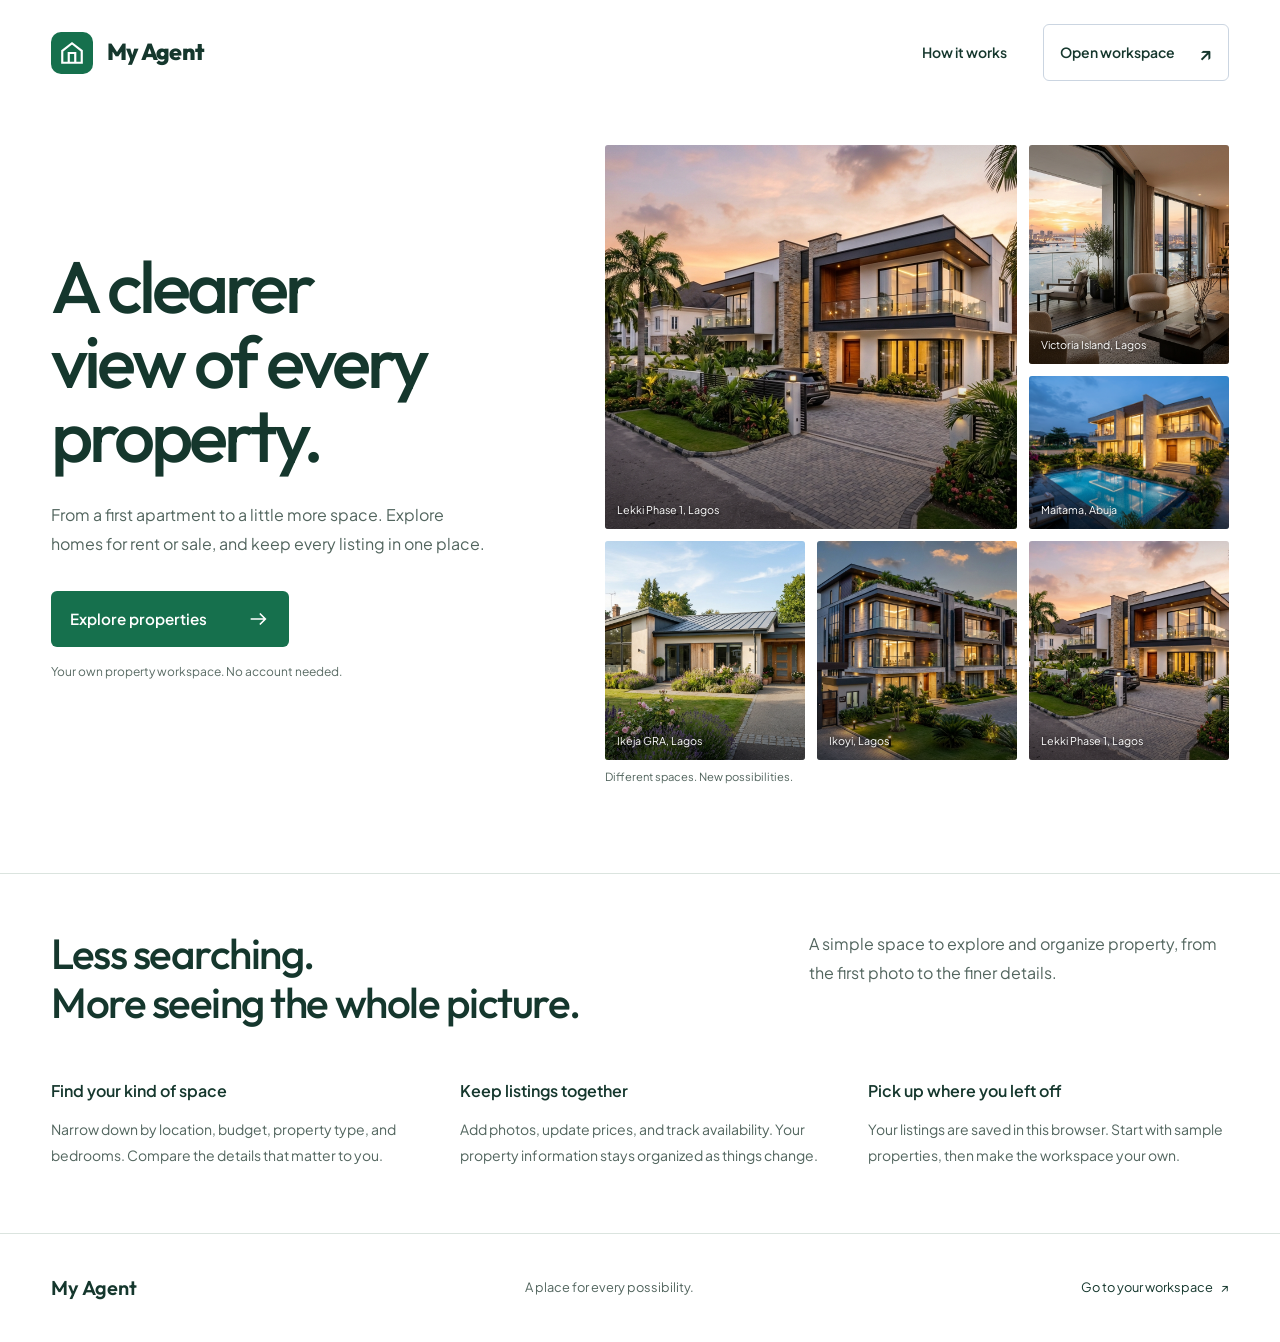
==== commit e579c1c1: "Add animated property landing page and refine listing workspace" ====
--- a/index.html
+++ b/index.html
@@ -2,598 +2,55 @@
 <html lang="en">
 <head>
   <meta charset="UTF-8">
-  <meta name="viewport" content="width=device-width, initial-scale=1.0">
-  <meta name="description" content="My Agent - Explore and manage houses and apartments for rent or sale in Nigeria. Search, filter, and list properties with ease.">
-  <title>My Agent - Property Listings</title>
-  
-  <!-- Modern Google Fonts -->
+  <meta name="viewport" content="width=device-width, initial-scale=1, viewport-fit=cover">
+  <meta name="description" content="Explore houses and apartments for rent or sale in Nigeria. Organize your property listings with My Agent.">
+  <title>My Agent, a clearer view of every property</title>
   <link rel="preconnect" href="https://fonts.googleapis.com">
   <link rel="preconnect" href="https://fonts.gstatic.com" crossorigin>
   <link href="https://fonts.googleapis.com/css2?family=Outfit:wght@400;500;600;700;800&family=Plus+Jakarta+Sans:wght@400;500;600;700&display=swap" rel="stylesheet">
-  
   <link rel="stylesheet" href="style.css">
+  <link rel="stylesheet" href="landing.css">
+  <script src="property-data.js" defer></script>
+  <script src="landing.js" defer></script>
 </head>
-<body>
-  <!-- Header / Navigation -->
-  <header class="app-header" id="app-header">
-    <div class="header-container">
-      <div class="brand">
-        <div class="logo-mark">
-          <svg width="26" height="26" viewBox="0 0 24 24" fill="none" stroke="currentColor" stroke-width="2.2" stroke-linecap="round" stroke-linejoin="round" aria-hidden="true">
-            <path d="M3 9l9-7 9 7v11a2 2 0 0 1-2 2H5a2 2 0 0 1-2-2z"/>
-            <polyline points="9 22 9 12 15 12 15 22"/>
-          </svg>
+<body class="landing-page">
+  <a class="skip-link" href="#landing-title">Skip to content</a>
+  <header class="landing-header">
+    <a class="brand" href="index.html" aria-label="My Agent home">
+      <span class="logo-mark"><svg width="26" height="26" viewBox="0 0 24 24" fill="none" stroke="currentColor" stroke-width="2" aria-hidden="true"><path d="M3 10 12 3l9 7v11H3Z"/><path d="M9 21v-9h6v9"/></svg></span>
+      <span class="app-title">My Agent</span>
+    </a>
+    <nav aria-label="Main navigation"><a href="#how-it-works" class="landing-about-link">How it works</a><a class="landing-nav-cta" href="workspace.html">Open workspace <span aria-hidden="true">↗</span></a></nav>
+  </header>
+  <main>
+    <section class="landing-hero" aria-labelledby="landing-title">
+      <div class="landing-message">
+        <h1 id="landing-title" tabindex="-1">A clearer view of every property.</h1>
+        <p>From a first apartment to a little more space. Explore homes for rent or sale, and keep every listing in one place.</p>
+        <a class="landing-primary" href="workspace.html">Explore properties <svg width="22" height="22" viewBox="0 0 24 24" fill="none" stroke="currentColor" stroke-width="1.8" aria-hidden="true"><path d="M4 12h16m-6-6 6 6-6 6"/></svg></a>
+        <span class="landing-local-note">Your own property workspace. No account needed.</span>
+      </div>
+      <div class="landing-gallery">
+        <div class="property-mosaic" aria-label="Explore property listings">
+<a class="mosaic-tile mosaic-tile-1" data-photo="detached" href="workspace.html?listing=prop_abuja_detached_03" aria-label="View detached listing"><img class="mosaic-base" src="assets/images/detached.jpg" alt="" width="800" height="600" fetchpriority="high"><img class="mosaic-next" alt="" width="800" height="600"><span class="mosaic-caption">Maitama, Abuja</span></a>
+<a class="mosaic-tile mosaic-tile-2" data-photo="apartment" href="workspace.html?listing=prop_vi_apartment_02" aria-label="View apartment listing"><img class="mosaic-base" src="assets/images/apartment.jpg" alt="" width="800" height="600" decoding="async"><img class="mosaic-next" alt="" width="800" height="600"><span class="mosaic-caption">Victoria Island, Lagos</span></a>
+<a class="mosaic-tile mosaic-tile-3" data-photo="duplex" href="workspace.html?listing=prop_lekki_duplex_01" aria-label="View duplex listing"><img class="mosaic-base" src="assets/images/duplex.jpg" alt="" width="800" height="600" decoding="async"><img class="mosaic-next" alt="" width="800" height="600"><span class="mosaic-caption">Lekki, Lagos</span></a>
+<a class="mosaic-tile mosaic-tile-4" data-photo="bungalow" href="workspace.html?listing=prop_ikeja_bungalow_04" aria-label="View bungalow listing"><img class="mosaic-base" src="assets/images/bungalow.jpg" alt="" width="800" height="600" decoding="async"><img class="mosaic-next" alt="" width="800" height="600"><span class="mosaic-caption">Ikeja, Lagos</span></a>
+<a class="mosaic-tile mosaic-tile-5" data-photo="terrace" href="workspace.html?listing=prop_ikoyi_terrace_05" aria-label="View terrace listing"><img class="mosaic-base" src="assets/images/terrace.jpg" alt="" width="800" height="600" decoding="async"><img class="mosaic-next" alt="" width="800" height="600"><span class="mosaic-caption">Ikoyi, Lagos</span></a>
+<a class="mosaic-tile mosaic-tile-6" data-photo="apartment" href="workspace.html?listing=prop_vi_apartment_02" aria-label="View apartment listing"><img class="mosaic-base" src="assets/images/apartment.jpg" alt="" width="800" height="600" decoding="async"><img class="mosaic-next" alt="" width="800" height="600"><span class="mosaic-caption">Spaces to call home</span></a>
         </div>
-        <div class="brand-text">
-          <h1 class="app-title">My Agent</h1>
-          <span class="brand-tagline">Real Estate & Property Hub</span>
-        </div>
+        <div class="mosaic-footer"><span>Different spaces. New possibilities.</span></div>
       </div>
-
-      <div class="header-actions">
-        <!-- Theme Toggle -->
-        <button type="button" id="theme-toggle-btn" class="icon-btn" aria-label="Toggle dark/light mode" title="Toggle dark/light mode">
-          <svg class="sun-icon" width="20" height="20" viewBox="0 0 24 24" fill="none" stroke="currentColor" stroke-width="2" stroke-linecap="round" stroke-linejoin="round" aria-hidden="true">
-            <circle cx="12" cy="12" r="5"></circle>
-            <line x1="12" y1="1" x2="12" y2="3"></line>
-            <line x1="12" y1="21" x2="12" y2="23"></line>
-            <line x1="4.22" y1="4.22" x2="5.64" y2="5.64"></line>
-            <line x1="18.36" y1="18.36" x2="19.78" y2="19.78"></line>
-            <line x1="1" y1="12" x2="3" y2="12"></line>
-            <line x1="21" y1="12" x2="23" y2="12"></line>
-            <line x1="4.22" y1="19.78" x2="5.64" y2="18.36"></line>
-            <line x1="18.36" y1="5.64" x2="19.78" y2="4.22"></line>
-          </svg>
-          <svg class="moon-icon" width="20" height="20" viewBox="0 0 24 24" fill="none" stroke="currentColor" stroke-width="2" stroke-linecap="round" stroke-linejoin="round" aria-hidden="true">
-            <path d="M21 12.79A9 9 0 1 1 11.21 3 7 7 0 0 0 21 12.79z"></path>
-          </svg>
-        </button>
-
-        <!-- Add Property Button -->
-        <button type="button" id="btn-open-add-modal" class="btn btn-primary">
-          <svg width="18" height="18" viewBox="0 0 24 24" fill="none" stroke="currentColor" stroke-width="2.5" stroke-linecap="round" stroke-linejoin="round" aria-hidden="true">
-            <line x1="12" y1="5" x2="12" y2="19"></line>
-            <line x1="5" y1="12" x2="19" y2="12"></line>
-          </svg>
-          <span>Add Property</span>
-        </button>
+    </section>
+    <section class="landing-details" id="how-it-works" aria-labelledby="details-heading">
+      <div class="landing-details-intro"><h2 id="details-heading">Less searching.<br>More seeing the whole picture.</h2><p>A simple space to explore and organize property, from the first photo to the finer details.</p></div>
+      <div class="landing-detail-columns">
+        <article><h3>Find your kind of space</h3><p>Narrow down by location, budget, property type, and bedrooms. Compare the details that matter to you.</p></article>
+        <article><h3>Keep listings together</h3><p>Add photos, update prices, and track availability. Your property information stays organized as things change.</p></article>
+        <article><h3>Pick up where you left off</h3><p>Your listings are saved in this browser. Start with sample properties, then make the workspace your own.</p></article>
       </div>
-    </div>
-  </header>
-
-  <main class="app-main">
-    <div class="main-container">
-      
-      <!-- Hero / Stats Bar -->
-      <section class="stats-section" aria-labelledby="stats-heading">
-        <h2 id="stats-heading" class="sr-only">Property Statistics</h2>
-        <div class="stats-grid">
-          
-          <div class="stat-card" id="stat-card-total">
-            <div class="stat-icon-wrapper stat-total">
-              <svg width="22" height="22" viewBox="0 0 24 24" fill="none" stroke="currentColor" stroke-width="2" stroke-linecap="round" stroke-linejoin="round" aria-hidden="true">
-                <rect x="3" y="3" width="7" height="7"></rect>
-                <rect x="14" y="3" width="7" height="7"></rect>
-                <rect x="14" y="14" width="7" height="7"></rect>
-                <rect x="3" y="14" width="7" height="7"></rect>
-              </svg>
-            </div>
-            <div class="stat-content">
-              <span class="stat-label">Total Properties</span>
-              <span class="stat-value" id="stat-total-count">0</span>
-            </div>
-          </div>
-
-          <div class="stat-card" id="stat-card-rent">
-            <div class="stat-icon-wrapper stat-rent">
-              <svg width="22" height="22" viewBox="0 0 24 24" fill="none" stroke="currentColor" stroke-width="2" stroke-linecap="round" stroke-linejoin="round" aria-hidden="true">
-                <path d="M21 10c0 7-9 13-9 13s-9-6-9-13a9 9 0 0 1 18 0z"></path>
-                <circle cx="12" cy="10" r="3"></circle>
-              </svg>
-            </div>
-            <div class="stat-content">
-              <span class="stat-label">For Rent</span>
-              <span class="stat-value" id="stat-rent-count">0</span>
-            </div>
-          </div>
-
-          <div class="stat-card" id="stat-card-sale">
-            <div class="stat-icon-wrapper stat-sale">
-              <svg width="22" height="22" viewBox="0 0 24 24" fill="none" stroke="currentColor" stroke-width="2" stroke-linecap="round" stroke-linejoin="round" aria-hidden="true">
-                <path d="M20.59 13.41l-7.17 7.17a2 2 0 0 1-2.83 0L2 12V2h10l8.59 8.59a2 2 0 0 1 0 2.82z"></path>
-                <line x1="7" y1="7" x2="7.01" y2="7"></line>
-              </svg>
-            </div>
-            <div class="stat-content">
-              <span class="stat-label">For Sale</span>
-              <span class="stat-value" id="stat-sale-count">0</span>
-            </div>
-          </div>
-
-          <div class="stat-card" id="stat-card-available">
-            <div class="stat-icon-wrapper stat-available">
-              <svg width="22" height="22" viewBox="0 0 24 24" fill="none" stroke="currentColor" stroke-width="2" stroke-linecap="round" stroke-linejoin="round" aria-hidden="true">
-                <path d="M22 11.08V12a10 10 0 1 1-5.93-9.14"></path>
-                <polyline points="22 4 12 14.01 9 11.01"></polyline>
-              </svg>
-            </div>
-            <div class="stat-content">
-              <span class="stat-label">Available</span>
-              <span class="stat-value" id="stat-available-count">0</span>
-            </div>
-          </div>
-
-        </div>
-      </section>
-
-      <!-- Search & Filters Section -->
-      <section class="filter-section" aria-labelledby="filter-heading">
-        <h2 id="filter-heading" class="sr-only">Search and Filter Properties</h2>
-
-        <div class="filter-panel">
-          <!-- Main Search Bar -->
-          <div class="search-bar-row">
-            <div class="search-input-wrapper">
-              <svg class="search-icon" width="20" height="20" viewBox="0 0 24 24" fill="none" stroke="currentColor" stroke-width="2" stroke-linecap="round" stroke-linejoin="round" aria-hidden="true">
-                <circle cx="11" cy="11" r="8"></circle>
-                <line x1="21" y1="21" x2="16.65" y2="16.65"></line>
-              </svg>
-              <input 
-                type="text" 
-                id="search-input" 
-                class="search-input" 
-                placeholder="Search properties by title, neighbourhood, or city..." 
-                aria-label="Search properties by title or location"
-                autocomplete="off"
-              >
-              <button type="button" id="btn-clear-search" class="clear-input-btn hidden" aria-label="Clear search input" title="Clear">
-                &times;
-              </button>
-            </div>
-
-            <button type="button" id="btn-toggle-filters" class="btn btn-secondary filter-toggle-btn" aria-expanded="false" aria-controls="filter-controls-group">
-              <svg width="18" height="18" viewBox="0 0 24 24" fill="none" stroke="currentColor" stroke-width="2" stroke-linecap="round" stroke-linejoin="round" aria-hidden="true">
-                <polygon points="22 3 2 3 10 12.46 10 19 14 21 14 12.46 22 3"></polygon>
-              </svg>
-              <span>Filters</span>
-              <span class="filter-count-badge hidden" id="active-filter-count">0</span>
-            </button>
-          </div>
-
-          <!-- Extended Filter Controls -->
-          <div class="filter-controls-grid" id="filter-controls-group">
-            
-            <!-- Property Type -->
-            <div class="filter-item">
-              <label for="filter-property-type" class="filter-label">Property Type</label>
-              <select id="filter-property-type" class="filter-select">
-                <option value="all">All Types</option>
-                <option value="Apartment">Apartment</option>
-                <option value="Detached House">Detached House</option>
-                <option value="Duplex">Duplex</option>
-                <option value="Bungalow">Bungalow</option>
-                <option value="Other">Other</option>
-              </select>
-            </div>
-
-            <!-- Listing Type -->
-            <div class="filter-item">
-              <label for="filter-listing-type" class="filter-label">Listing Type</label>
-              <select id="filter-listing-type" class="filter-select">
-                <option value="all">All Listings</option>
-                <option value="For Rent">For Rent</option>
-                <option value="For Sale">For Sale</option>
-              </select>
-            </div>
-
-            <!-- Bedrooms -->
-            <div class="filter-item">
-              <label for="filter-bedrooms" class="filter-label">Bedrooms</label>
-              <select id="filter-bedrooms" class="filter-select">
-                <option value="all">Any Bedrooms</option>
-                <option value="1">1 Bedroom</option>
-                <option value="2">2 Bedrooms</option>
-                <option value="3">3 Bedrooms</option>
-                <option value="4">4 Bedrooms</option>
-                <option value="5">5+ Bedrooms</option>
-              </select>
-            </div>
-
-            <!-- Min Price -->
-            <div class="filter-item">
-              <label for="filter-min-price" class="filter-label">Min Price (₦)</label>
-              <input 
-                type="number" 
-                id="filter-min-price" 
-                class="filter-input" 
-                placeholder="e.g. 1,000,000" 
-                min="0" 
-                step="50000"
-              >
-            </div>
-
-            <!-- Max Price -->
-            <div class="filter-item">
-              <label for="filter-max-price" class="filter-label">Max Price (₦)</label>
-              <input 
-                type="number" 
-                id="filter-max-price" 
-                class="filter-input" 
-                placeholder="e.g. 50,000,000" 
-                min="0" 
-                step="50000"
-              >
-            </div>
-
-            <!-- Availability -->
-            <div class="filter-item">
-              <label for="filter-availability" class="filter-label">Availability</label>
-              <select id="filter-availability" class="filter-select">
-                <option value="all">All Statuses</option>
-                <option value="Available">Available</option>
-                <option value="Unavailable">Unavailable</option>
-              </select>
-            </div>
-
-            <!-- Clear All Filters Button -->
-            <div class="filter-item filter-actions-item">
-              <label class="filter-label">&nbsp;</label>
-              <button type="button" id="btn-clear-all-filters" class="btn btn-outline w-100" title="Reset all search filters">
-                <svg width="16" height="16" viewBox="0 0 24 24" fill="none" stroke="currentColor" stroke-width="2" stroke-linecap="round" stroke-linejoin="round" aria-hidden="true">
-                  <path d="M3 12a9 9 0 1 0 9-9 9.75 9.75 0 0 0-6.74 2.74L3 8"></path>
-                  <path d="M3 3v5h5"></path>
-                </svg>
-                <span>Clear Filters</span>
-              </button>
-            </div>
-
-          </div>
-        </div>
-
-        <!-- Filter Results Meta Row -->
-        <div class="results-meta-row">
-          <p class="results-count" id="results-count-text">Showing all properties</p>
-          <div class="sort-control">
-            <label for="sort-properties" class="sort-label">Sort by:</label>
-            <select id="sort-properties" class="sort-select">
-              <option value="newest">Newest Listed</option>
-              <option value="price-low">Price: Low to High</option>
-              <option value="price-high">Price: High to Low</option>
-              <option value="bedrooms-high">Bedrooms: Most to Least</option>
-            </select>
-          </div>
-        </div>
-      </section>
-
-      <!-- Property Listings Grid Section -->
-      <section class="properties-section" aria-labelledby="properties-heading">
-        <h2 id="properties-heading" class="sr-only">Available Property Listings</h2>
-
-        <!-- Active Properties Grid -->
-        <div class="properties-grid" id="properties-grid" role="region" aria-live="polite">
-          <!-- Property cards injected here dynamically via script.js -->
-        </div>
-
-        <!-- Empty State: No Properties Listed At All -->
-        <div class="empty-state hidden" id="empty-state-no-data">
-          <div class="empty-state-icon">
-            <svg width="64" height="64" viewBox="0 0 24 24" fill="none" stroke="currentColor" stroke-width="1.5" stroke-linecap="round" stroke-linejoin="round" aria-hidden="true">
-              <path d="M3 9l9-7 9 7v11a2 2 0 0 1-2 2H5a2 2 0 0 1-2-2z"/>
-              <line x1="9" y1="22" x2="9" y2="12"></line>
-              <line x1="15" y1="12" x2="15" y2="22"></line>
-            </svg>
-          </div>
-          <h3 class="empty-state-title">No properties listed yet</h3>
-          <p class="empty-state-text">No properties listed yet. Add your first property to get started!</p>
-          <div class="empty-state-actions">
-            <button type="button" class="btn btn-primary btn-add-first-property">
-              <svg width="18" height="18" viewBox="0 0 24 24" fill="none" stroke="currentColor" stroke-width="2.2" stroke-linecap="round" stroke-linejoin="round">
-                <line x1="12" y1="5" x2="12" y2="19"></line>
-                <line x1="5" y1="12" x2="19" y2="12"></line>
-              </svg>
-              <span>Add Your First Property</span>
-            </button>
-            <button type="button" class="btn btn-outline" id="btn-seed-sample-data">
-              <svg width="18" height="18" viewBox="0 0 24 24" fill="none" stroke="currentColor" stroke-width="2" stroke-linecap="round" stroke-linejoin="round">
-                <path d="M21 15v4a2 2 0 0 1-2 2H5a2 2 0 0 1-2-2v-4"></path>
-                <polyline points="7 10 12 15 17 10"></polyline>
-                <line x1="12" y1="15" x2="12" y2="3"></line>
-              </svg>
-              <span>Load Sample Properties</span>
-            </button>
-          </div>
-        </div>
-
-        <!-- Empty State: Filter / Search returns zero results -->
-        <div class="empty-state hidden" id="empty-state-no-results">
-          <div class="empty-state-icon">
-            <svg width="64" height="64" viewBox="0 0 24 24" fill="none" stroke="currentColor" stroke-width="1.5" stroke-linecap="round" stroke-linejoin="round" aria-hidden="true">
-              <circle cx="11" cy="11" r="8"></circle>
-              <line x1="21" y1="21" x2="16.65" y2="16.65"></line>
-              <line x1="8" y1="11" x2="14" y2="11"></line>
-            </svg>
-          </div>
-          <h3 class="empty-state-title">No matches found</h3>
-          <p class="empty-state-text">No properties match your search. Try adjusting your filters.</p>
-          <div class="empty-state-actions">
-            <button type="button" class="btn btn-primary" id="btn-reset-filters-empty">
-              <span>Clear All Filters</span>
-            </button>
-          </div>
-        </div>
-
-      </section>
-
-    </div>
+    </section>
   </main>
-
-  <!-- Modal: Add / Edit Property -->
-  <dialog class="modal-dialog" id="property-modal" aria-labelledby="property-modal-title">
-    <div class="modal-card">
-      <header class="modal-header">
-        <div class="modal-title-group">
-          <h2 class="modal-title" id="property-modal-title">Add New Property</h2>
-          <p class="modal-subtitle">Fill in the property information accurately</p>
-        </div>
-        <button type="button" class="modal-close-btn" id="btn-close-property-modal" aria-label="Close dialog">
-          <svg width="20" height="20" viewBox="0 0 24 24" fill="none" stroke="currentColor" stroke-width="2.2" stroke-linecap="round" stroke-linejoin="round">
-            <line x1="18" y1="6" x2="6" y2="18"></line>
-            <line x1="6" y1="6" x2="18" y2="18"></line>
-          </svg>
-        </button>
-      </header>
-
-      <form id="property-form" class="property-form" novalidate>
-        <input type="hidden" id="form-property-id" value="">
-
-        <div class="form-scrollable-body">
-          
-          <!-- Property Title -->
-          <div class="form-group">
-            <label for="form-title" class="form-label">Property Title <span class="required-star">*</span></label>
-            <input 
-              type="text" 
-              id="form-title" 
-              class="form-control" 
-              placeholder="e.g. Luxurious 4-Bedroom Semi-Detached Duplex" 
-              required
-              maxlength="120"
-            >
-            <span class="error-hint" id="error-title"></span>
-          </div>
-
-          <!-- Property Type & Listing Type -->
-          <div class="form-row-2">
-            <div class="form-group">
-              <label for="form-property-type" class="form-label">Property Type <span class="required-star">*</span></label>
-              <select id="form-property-type" class="form-control" required>
-                <option value="" disabled selected>Select Property Type</option>
-                <option value="Apartment">Apartment</option>
-                <option value="Detached House">Detached House</option>
-                <option value="Duplex">Duplex</option>
-                <option value="Bungalow">Bungalow</option>
-                <option value="Other">Other</option>
-              </select>
-              <span class="error-hint" id="error-property-type"></span>
-            </div>
-
-            <div class="form-group">
-              <label for="form-listing-type" class="form-label">Listing Type <span class="required-star">*</span></label>
-              <select id="form-listing-type" class="form-control" required>
-                <option value="" disabled selected>Select Listing Type</option>
-                <option value="For Rent">For Rent</option>
-                <option value="For Sale">For Sale</option>
-              </select>
-              <span class="error-hint" id="error-listing-type"></span>
-            </div>
-          </div>
-
-          <!-- Bedrooms & Bathrooms -->
-          <div class="form-row-2">
-            <div class="form-group">
-              <label for="form-bedrooms" class="form-label">Bedrooms <span class="required-star">*</span></label>
-              <select id="form-bedrooms" class="form-control" required>
-                <option value="" disabled selected>Select bedrooms</option>
-                <option value="1">1 Bedroom</option>
-                <option value="2">2 Bedrooms</option>
-                <option value="3">3 Bedrooms</option>
-                <option value="4">4 Bedrooms</option>
-                <option value="5">5 or more Bedrooms</option>
-              </select>
-              <span class="error-hint" id="error-bedrooms"></span>
-            </div>
-
-            <div class="form-group">
-              <label for="form-bathrooms" class="form-label">Bathrooms <span class="required-star">*</span></label>
-              <input 
-                type="number" 
-                id="form-bathrooms" 
-                class="form-control" 
-                placeholder="Number of bathrooms" 
-                min="1" 
-                max="30" 
-                required
-              >
-              <span class="error-hint" id="error-bathrooms"></span>
-            </div>
-          </div>
-
-          <!-- Location & Price -->
-          <div class="form-row-2">
-            <div class="form-group">
-              <label for="form-location" class="form-label">Location <span class="required-star">*</span></label>
-              <input 
-                type="text" 
-                id="form-location" 
-                class="form-control" 
-                placeholder="e.g. Lekki Phase 1, Lagos" 
-                required
-              >
-              <span class="error-hint" id="error-location"></span>
-            </div>
-
-            <div class="form-group">
-              <label for="form-price" class="form-label">Price (₦ Nigerian Naira) <span class="required-star">*</span></label>
-              <div class="input-with-prefix">
-                <span class="input-prefix">₦</span>
-                <input 
-                  type="number" 
-                  id="form-price" 
-                  class="form-control with-prefix" 
-                  placeholder="e.g. 45000000" 
-                  min="1000" 
-                  step="1000" 
-                  required
-                >
-              </div>
-              <span class="error-hint" id="error-price"></span>
-            </div>
-          </div>
-
-          <!-- Availability -->
-          <div class="form-group">
-            <label class="form-label">Availability Status <span class="required-star">*</span></label>
-            <div class="segmented-radio-group" role="radiogroup" aria-label="Property availability">
-              <label class="radio-chip">
-                <input type="radio" name="form-availability" value="Available" checked>
-                <span class="chip-label">
-                  <span class="status-indicator status-dot-available"></span>
-                  Available
-                </span>
-              </label>
-              <label class="radio-chip">
-                <input type="radio" name="form-availability" value="Unavailable">
-                <span class="chip-label">
-                  <span class="status-indicator status-dot-unavailable"></span>
-                  Unavailable
-                </span>
-              </label>
-            </div>
-          </div>
-
-          <!-- Property Image Upload & Preview -->
-          <div class="form-group">
-            <label class="form-label">Property Image <span class="required-star">*</span></label>
-            
-            <div class="image-upload-container" id="image-upload-area">
-              <input 
-                type="file" 
-                id="form-image-file" 
-                class="file-input-hidden" 
-                accept="image/*"
-              >
-              
-              <div class="upload-dropzone" id="upload-dropzone" tabindex="0" role="button" aria-label="Upload property image">
-                <svg width="36" height="36" viewBox="0 0 24 24" fill="none" stroke="currentColor" stroke-width="1.8" stroke-linecap="round" stroke-linejoin="round" class="upload-icon">
-                  <rect x="3" y="3" width="18" height="18" rx="2" ry="2"></rect>
-                  <circle cx="8.5" cy="8.5" r="1.5"></circle>
-                  <polyline points="21 15 16 10 5 21"></polyline>
-                </svg>
-                <p class="upload-primary-text"><strong>Click to upload an image</strong> or drag and drop</p>
-                <p class="upload-subtext">JPG, PNG, WebP (Automatically optimized for fast storage)</p>
-              </div>
-
-              <!-- Preview container -->
-              <div class="image-preview-wrapper hidden" id="image-preview-container">
-                <img id="form-image-preview" src="" alt="Property Preview" class="form-image-preview">
-                <button type="button" id="btn-remove-image" class="btn-remove-image" title="Remove image" aria-label="Remove uploaded image">
-                  <svg width="16" height="16" viewBox="0 0 24 24" fill="none" stroke="currentColor" stroke-width="2.5" stroke-linecap="round" stroke-linejoin="round">
-                    <line x1="18" y1="6" x2="6" y2="18"></line>
-                    <line x1="6" y1="6" x2="18" y2="18"></line>
-                  </svg>
-                </button>
-              </div>
-            </div>
-
-            <!-- Quick sample image pickers for instant testing -->
-            <div class="sample-image-presets">
-              <span class="presets-label">Or choose a sample photo:</span>
-              <div class="presets-list">
-                <button type="button" class="preset-btn" data-preset="assets/images/duplex.jpg">Duplex</button>
-                <button type="button" class="preset-btn" data-preset="assets/images/apartment.jpg">Apartment</button>
-                <button type="button" class="preset-btn" data-preset="assets/images/detached.jpg">Detached</button>
-                <button type="button" class="preset-btn" data-preset="assets/images/bungalow.jpg">Bungalow</button>
-                <button type="button" class="preset-btn" data-preset="assets/images/terrace.jpg">Terrace</button>
-              </div>
-            </div>
-
-            <span class="error-hint" id="error-image"></span>
-          </div>
-
-          <!-- Description -->
-          <div class="form-group">
-            <label for="form-description" class="form-label">Property Description <span class="required-star">*</span></label>
-            <textarea 
-              id="form-description" 
-              class="form-control" 
-              rows="4" 
-              placeholder="Provide key details such as finishes, amenities, security, water supply, power, and road access..." 
-              required
-            ></textarea>
-            <span class="error-hint" id="error-description"></span>
-          </div>
-
-        </div>
-
-        <footer class="modal-footer">
-          <button type="button" class="btn btn-outline" id="btn-cancel-form">Cancel</button>
-          <button type="submit" class="btn btn-primary" id="btn-save-property">
-            <span id="save-btn-text">Save Property</span>
-          </button>
-        </footer>
-      </form>
-    </div>
-  </dialog>
-
-  <!-- Modal: Property Details View -->
-  <dialog class="modal-dialog modal-lg" id="details-modal" aria-labelledby="details-title">
-    <div class="modal-card">
-      <header class="modal-header modal-header-transparent">
-        <button type="button" class="modal-close-btn float-close-btn" id="btn-close-details-modal" aria-label="Close details">
-          <svg width="20" height="20" viewBox="0 0 24 24" fill="none" stroke="currentColor" stroke-width="2.2" stroke-linecap="round" stroke-linejoin="round">
-            <line x1="18" y1="6" x2="6" y2="18"></line>
-            <line x1="6" y1="6" x2="18" y2="18"></line>
-          </svg>
-        </button>
-      </header>
-
-      <div class="details-body" id="details-content-container">
-        <!-- Content injected dynamically via script.js -->
-      </div>
-    </div>
-  </dialog>
-
-  <!-- Modal: Delete Confirmation -->
-  <dialog class="modal-dialog modal-sm" id="delete-modal" aria-labelledby="delete-dialog-title">
-    <div class="modal-card">
-      <div class="modal-confirm-body">
-        <div class="confirm-icon-wrapper danger-pulse">
-          <svg width="32" height="32" viewBox="0 0 24 24" fill="none" stroke="currentColor" stroke-width="2" stroke-linecap="round" stroke-linejoin="round">
-            <path d="M10.29 3.86L1.82 18a2 2 0 0 0 1.71 3h16.94a2 2 0 0 0 1.71-3L13.71 3.86a2 2 0 0 0-3.42 0z"></path>
-            <line x1="12" y1="9" x2="12" y2="13"></line>
-            <line x1="12" y1="17" x2="12.01" y2="17"></line>
-          </svg>
-        </div>
-        
-        <h3 class="confirm-title" id="delete-dialog-title">Delete Property</h3>
-        <p class="confirm-message">Are you sure you want to delete this property?</p>
-        <p class="confirm-property-name" id="delete-property-name"></p>
-        <p class="confirm-subtext">This action cannot be undone. The property will be permanently removed.</p>
-
-        <div class="confirm-actions">
-          <button type="button" class="btn btn-outline" id="btn-cancel-delete">Cancel</button>
-          <button type="button" class="btn btn-danger" id="btn-confirm-delete">Delete Property</button>
-        </div>
-      </div>
-    </div>
-  </dialog>
-
-  <!-- Toast Notification Hub -->
-  <div class="toast-container" id="toast-container" aria-live="polite"></div>
-
-  <!-- Hidden canvas for image resizing / compression -->
-  <canvas id="compression-canvas" style="display: none;"></canvas>
-
-  <script src="script.js"></script>
+  <footer class="landing-footer"><span>My Agent</span><p>A place for every possibility.</p><a href="workspace.html">Go to your workspace <span aria-hidden="true">↗</span></a></footer>
 </body>
 </html>
--- a/style.css
+++ b/style.css
@@ -225,10 +225,12 @@
   box-shadow: 0 4px 12px var(--primary-glow);
   transition: transform var(--transition);
 }
-
+@media (hover: hover) and (pointer: fine) {
 .brand:hover .logo-mark {
   transform: rotate(-4deg) scale(1.05);
 }
+}
+
 
 .brand-text {
   display: flex;
@@ -268,7 +270,7 @@
   font-size: 0.92rem;
   font-weight: 600;
   border-radius: var(--radius-md);
-  transition: all var(--transition);
+  transition: background-color var(--transition), border-color var(--transition), color var(--transition);
   white-space: nowrap;
 }
 
@@ -277,12 +279,14 @@
   color: #ffffff;
   box-shadow: 0 3px 10px var(--primary-glow);
 }
-
+@media (hover: hover) and (pointer: fine) {
 .btn-primary:hover {
   background: var(--primary-hover);
   transform: translateY(-1px);
   box-shadow: 0 5px 16px var(--primary-glow);
 }
+}
+
 
 .btn-primary:active {
   transform: translateY(1px);
@@ -293,33 +297,39 @@
   color: var(--text-primary);
   border: 1px solid var(--border-medium);
 }
-
+@media (hover: hover) and (pointer: fine) {
 .btn-secondary:hover {
   background: var(--bg-input);
   border-color: var(--primary);
 }
+}
+
 
 .btn-outline {
   background: transparent;
   color: var(--text-primary);
   border: 1px solid var(--border-medium);
 }
-
+@media (hover: hover) and (pointer: fine) {
 .btn-outline:hover {
   background: var(--bg-surface-hover);
   border-color: var(--border-medium);
 }
+}
+
 
 .btn-danger {
   background: var(--danger);
   color: #ffffff;
   box-shadow: 0 3px 10px var(--danger-glow);
 }
-
+@media (hover: hover) and (pointer: fine) {
 .btn-danger:hover {
   background: var(--danger-hover);
   transform: translateY(-1px);
 }
+}
+
 
 .icon-btn {
   width: 42px;
@@ -330,15 +340,17 @@
   color: var(--text-secondary);
   display: grid;
   place-items: center;
-  transition: all var(--transition);
-}
-
+  transition: background-color var(--transition), border-color var(--transition), color var(--transition);
+}
+@media (hover: hover) and (pointer: fine) {
 .icon-btn:hover {
   background: var(--bg-surface-hover);
   color: var(--text-primary);
   border-color: var(--border-medium);
   transform: translateY(-1px);
 }
+}
+
 
 /* Theme Toggle Icons */
 [data-theme="dark"] .sun-icon {
@@ -387,12 +399,14 @@
   box-shadow: var(--shadow-sm);
   transition: transform var(--transition), box-shadow var(--transition), border-color var(--transition);
 }
-
+@media (hover: hover) and (pointer: fine) {
 .stat-card:hover {
   transform: translateY(-3px);
   box-shadow: var(--shadow-md);
   border-color: var(--border-medium);
 }
+}
+
 
 .stat-icon-wrapper {
   width: 50px;
@@ -484,7 +498,7 @@
   border-radius: var(--radius-md);
   color: var(--text-primary);
   font-size: 0.96rem;
-  transition: all var(--transition);
+  transition: background-color var(--transition), border-color var(--transition), color var(--transition);
 }
 
 .search-input:focus {
@@ -506,11 +520,13 @@
   font-size: 1.25rem;
   line-height: 1;
 }
-
+@media (hover: hover) and (pointer: fine) {
 .clear-input-btn:hover {
   background: var(--bg-surface-hover);
   color: var(--text-primary);
 }
+}
+
 
 .filter-toggle-btn {
   position: relative;
@@ -534,7 +550,7 @@
   gap: 0.85rem;
   padding-top: 1rem;
   border-top: 1px solid var(--border-subtle);
-  transition: all var(--transition);
+  transition: background-color var(--transition), border-color var(--transition), color var(--transition);
 }
 
 .filter-item {
@@ -618,7 +634,7 @@
    ========================================================================== */
 .properties-grid {
   display: grid;
-  grid-template-columns: repeat(auto-fill, minmax(340px, 1fr));
+  grid-template-columns: repeat(auto-fill, minmax(min(100%, 330px), 1fr));
   gap: 1.75rem;
 }
 
@@ -634,12 +650,14 @@
   cursor: pointer;
   position: relative;
 }
-
+@media (hover: hover) and (pointer: fine) {
 .property-card:hover {
   transform: translateY(-6px);
   box-shadow: var(--shadow-card-hover);
   border-color: var(--border-medium);
 }
+}
+
 
 /* Card Media / Image */
 .card-media {
@@ -655,10 +673,12 @@
   object-fit: cover;
   transition: transform 0.4s ease;
 }
-
+@media (hover: hover) and (pointer: fine) {
 .property-card:hover .card-image {
   transform: scale(1.05);
 }
+}
+
 
 /* Floating Badges */
 .card-badges-top {
@@ -761,10 +781,12 @@
   overflow: hidden;
   transition: color var(--transition);
 }
-
+@media (hover: hover) and (pointer: fine) {
 .property-card:hover .card-title {
   color: var(--primary);
 }
+}
+
 
 .card-location {
   display: flex;
@@ -822,13 +844,15 @@
   gap: 0.3rem;
   padding: 0.35rem 0.5rem;
   border-radius: var(--radius-sm);
-  transition: all var(--transition);
-}
-
+  transition: background-color var(--transition), border-color var(--transition), color var(--transition);
+}
+@media (hover: hover) and (pointer: fine) {
 .card-btn-view:hover {
   background: var(--primary-light);
   transform: translateX(2px);
 }
+}
+
 
 .card-admin-actions {
   display: flex;
@@ -845,26 +869,32 @@
   color: var(--text-muted);
   border: 1px solid var(--border-subtle);
   background: var(--bg-surface);
-  transition: all var(--transition);
-}
-
+  transition: background-color var(--transition), border-color var(--transition), color var(--transition);
+}
+@media (hover: hover) and (pointer: fine) {
 .btn-card-action:hover {
   color: var(--text-primary);
   border-color: var(--border-medium);
   background: var(--bg-surface-hover);
 }
-
+}
+
+@media (hover: hover) and (pointer: fine) {
 .btn-card-edit:hover {
   color: var(--accent-blue);
   border-color: var(--accent-blue);
   background: var(--accent-blue-light);
 }
-
+}
+
+@media (hover: hover) and (pointer: fine) {
 .btn-card-delete:hover {
   color: var(--danger);
   border-color: var(--danger);
   background: var(--danger-light);
 }
+}
+
 
 /* ==========================================================================
    EMPTY STATES
@@ -970,7 +1000,7 @@
   animation: modalSlideUp 0.25s cubic-bezier(0.16, 1, 0.3, 1);
   display: flex;
   flex-direction: column;
-  max-height: calc(100vh - 3rem);
+  max-height: calc(100dvh - 3rem);
 }
 
 .modal-header {
@@ -1020,14 +1050,16 @@
   color: var(--text-secondary);
   display: grid;
   place-items: center;
-  transition: all var(--transition);
-}
-
+  transition: background-color var(--transition), border-color var(--transition), color var(--transition);
+}
+@media (hover: hover) and (pointer: fine) {
 .modal-close-btn:hover {
   background: var(--border-medium);
   color: var(--text-primary);
   transform: rotate(90deg);
 }
+}
+
 
 /* ==========================================================================
    FORM CONTROLS & IMAGE UPLOAD
@@ -1041,7 +1073,7 @@
 .form-scrollable-body {
   padding: 1.5rem 1.75rem;
   overflow-y: auto;
-  max-height: calc(100vh - 14rem);
+  max-height: calc(100dvh - 14rem);
   display: flex;
   flex-direction: column;
   gap: 1.25rem;
@@ -1148,7 +1180,7 @@
   font-size: 0.88rem;
   font-weight: 600;
   color: var(--text-secondary);
-  transition: all var(--transition);
+  transition: background-color var(--transition), border-color var(--transition), color var(--transition);
 }
 
 .status-indicator {
@@ -1189,7 +1221,7 @@
   text-align: center;
   cursor: pointer;
   background: var(--bg-input);
-  transition: all var(--transition);
+  transition: background-color var(--transition), border-color var(--transition), color var(--transition);
   display: flex;
   flex-direction: column;
   align-items: center;
@@ -1197,7 +1229,7 @@
   gap: 0.4rem;
 }
 
-.upload-dropzone:hover, .upload-dropzone.drag-active {
+.upload-dropzone.drag-active {
   border-color: var(--primary);
   background: var(--primary-light);
 }
@@ -1244,13 +1276,15 @@
   display: grid;
   place-items: center;
   backdrop-filter: blur(4px);
-  transition: all var(--transition);
-}
-
+  transition: background-color var(--transition), border-color var(--transition), color var(--transition);
+}
+@media (hover: hover) and (pointer: fine) {
 .btn-remove-image:hover {
   background: var(--danger);
   transform: scale(1.1);
 }
+}
+
 
 /* Sample image preset chips */
 .sample-image-presets {
@@ -1281,14 +1315,16 @@
   border: 1px solid var(--border-medium);
   border-radius: var(--radius-full);
   color: var(--text-secondary);
-  transition: all var(--transition);
-}
-
+  transition: background-color var(--transition), border-color var(--transition), color var(--transition);
+}
+@media (hover: hover) and (pointer: fine) {
 .preset-btn:hover {
   background: var(--primary-light);
   border-color: var(--primary);
   color: var(--primary);
 }
+}
+
 
 .modal-footer {
   padding: 1.15rem 1.75rem;
@@ -1483,7 +1519,7 @@
 }
 
 .danger-pulse {
-  animation: pulseDanger 2s infinite ease-in-out;
+
 }
 
 @keyframes pulseDanger {
@@ -1691,3 +1727,169 @@
     padding: 1.25rem 1rem;
   }
 }
+
+/* Portfolio workspace refinement */
+:root {
+  --bg-app: #f4f7f6;
+  --text-primary: #15372d;
+  --text-secondary: #52655e;
+  --text-muted: #596b64;
+  --border-subtle: #dbe4df;
+  --primary: #16704d;
+  --primary-hover: #10573b;
+  --primary-glow: rgba(0, 0, 0, .1);
+  --radius-lg: 12px;
+  --radius-xl: 16px;
+  --shadow-sm: 0 1px 3px rgba(0, 0, 0, .04);
+}
+[data-theme="dark"] {
+  --bg-app: #101b18;
+  --bg-surface: #172620;
+  --bg-surface-elevated: #20352b;
+  --bg-surface-hover: #243b30;
+  --bg-input: #12211a;
+  --text-primary: #f0f6f2;
+  --text-secondary: #c2d1c8;
+  --text-muted: #a5b9ad;
+  --border-subtle: #304a3c;
+  --border-medium: #486452;
+  --primary: #80d3a7;
+  --primary-hover: #a2e2bf;
+  --primary-light: #233f30;
+  --primary-glow: rgba(255, 255, 255, .12);
+}
+html { scroll-behavior: auto; -webkit-text-size-adjust: 100%; }
+html[data-theme="light"] { color-scheme: light; }
+html[data-theme="dark"] { color-scheme: dark; }
+.app-header { backdrop-filter: none; padding-top: env(safe-area-inset-top); }
+.header-container { max-width: 1280px; }
+.main-container { max-width: 1232px; gap: 1.5rem; }
+.workspace-intro { display: flex; align-items: end; justify-content: space-between; gap: 1rem; padding-block: .5rem; }
+.workspace-intro h1 { font-family: var(--font-heading); font-size: clamp(1.7rem, 3vw, 2.3rem); line-height: 1.15; letter-spacing: -.035em; margin-bottom: .6rem; }
+.workspace-intro p { color: var(--text-secondary); font-size: .94rem; max-width: 60ch; }
+.workspace-intro .storage-note { font-size: .8rem; white-space: nowrap; padding-bottom: .15rem; }
+.logo-mark { background: var(--primary); color: var(--bg-surface); box-shadow: none; border-radius: 10px; }
+.btn-primary { color: var(--bg-surface); box-shadow: var(--shadow-sm); }
+.stats-grid { gap: 0; border: 1px solid var(--border-subtle); border-radius: 12px; background: var(--bg-surface); overflow: hidden; grid-template-columns: repeat(4,minmax(0,1fr)); }
+.stat-card { border: 0; border-radius: 0; box-shadow: none; background: transparent; padding: 1rem 1.25rem; gap: .85rem; border-inline-end: 1px solid var(--border-subtle); transition: none; }
+.stat-card:last-child { border-inline-end: 0; }
+.stat-icon-wrapper { width: 36px; height: 36px; border-radius: 8px; background: var(--bg-input); color: var(--primary); }
+.stat-label { font-size: .78rem; }
+.stat-value { font-size: 1.5rem; font-variant-numeric: tabular-nums; }
+.filter-panel { padding: 1rem; box-shadow: none; }
+.filter-section { display: grid; gap: 1rem; }
+.filter-controls-grid { display: none; grid-template-columns: repeat(4,minmax(0,1fr)); transition: none; }
+.filter-controls-grid.expanded { display: grid; }
+.filter-item, .search-input-wrapper, .sort-control { min-width: 0; }
+.results-meta-row { gap: 1rem; flex-wrap: wrap; }
+.properties-grid { gap: 1.35rem; }
+.property-card { box-shadow: none; transition: border-color var(--transition); }
+.card-media { height: auto; aspect-ratio: 16 / 10; }
+.card-image { height: 100%; }
+.card-content { padding: 1.25rem; }
+.card-price { font-size: 1.45rem; font-variant-numeric: tabular-nums; overflow-wrap: anywhere; }
+.card-title { font-size: 1rem; line-height: 1.5; }
+.card-location, .feature-item { overflow-wrap: anywhere; min-width: 0; }
+.card-features { flex-wrap: wrap; gap: .85rem; }
+.badge { text-transform: none; letter-spacing: 0; }
+.card-btn-view { padding: .4rem 0; min-height: 44px; text-align: left; }
+.btn-card-action { width: 44px; height: 44px; }
+button, a { touch-action: manipulation; }
+button { user-select: none; }
+:focus-visible { outline: 3px solid var(--primary); outline-offset: 4px; }
+.skip-link { position: fixed; top: -100px; left: 1rem; z-index: 200; padding: .75rem 1rem; background: var(--bg-surface); color: var(--text-primary); }
+.skip-link:focus { top: 1rem; }
+.modal-card { overscroll-behavior: contain; }
+.form-scrollable-body { overscroll-behavior: contain; }
+body:has(dialog[open]) { overflow: hidden; }
+.toast { animation: none; transition: opacity var(--transition), transform var(--transition); }
+@starting-style { .toast { opacity: 0; transform: translateY(12px); } }
+.toast-container { bottom: calc(1.5rem + env(safe-area-inset-bottom)); max-width: calc(100% - 2rem); }
+.toast { min-width: 0; }
+html[data-input="keyboard"] *, html[data-input="keyboard"] *::backdrop { animation: none !important; transition: none !important; }
+@media (hover: hover) and (pointer: fine) {
+  .stat-card:hover, .property-card:hover { transform: none; box-shadow: none; }
+  .property-card:hover .card-image { transform: none; }
+  .brand:hover .logo-mark { transform: none; }
+  .property-card:hover { border-color: var(--primary); }
+}
+@media (max-width: 700px) {
+  .workspace-intro { display: block; }
+  .workspace-intro .storage-note { margin-top: .7rem; }
+  .stats-grid { grid-template-columns: repeat(2,minmax(0,1fr)); }
+  .stat-card { padding: .85rem; }
+  .stat-card:nth-child(2) { border-inline-end: 0; }
+  .stat-card:nth-child(-n+2) { border-bottom: 1px solid var(--border-subtle); }
+  .filter-controls-grid.expanded { grid-template-columns: repeat(2,minmax(0,1fr)); }
+  .brand-tagline { display: none; }
+  .header-container { gap: .75rem; }
+  .header-actions { gap: .5rem; }
+  .icon-btn, .btn-card-action, .modal-close-btn { min-width: 48px; min-height: 48px; }
+  .btn, .sort-select { min-height: 48px; }
+  .search-input, .filter-input, .filter-select, .form-control, .sort-select { font-size: 16px; }
+  .search-bar-row { flex-wrap: wrap; }
+  .search-input-wrapper { flex-basis: 100%; }
+  .filter-toggle-btn { width: 100%; justify-content: center; }
+  .app-main { padding-inline: 1rem; }
+  .card-footer { gap: .5rem; }
+}
+@media (max-width: 380px) {
+  .stat-icon-wrapper { display: none; }
+  .filter-controls-grid.expanded { grid-template-columns: 1fr; }
+  .app-title { font-size: 1.05rem; }
+  .logo-mark { width: 36px; height: 36px; }
+  .header-actions .btn { padding-inline: .6rem; }
+}
+@media (prefers-reduced-motion: reduce) {
+  *, *::before, *::after, *::backdrop { animation: none !important; transition: none !important; scroll-behavior: auto !important; }
+}
+/* Keep the brand on one line without squeezing phone controls. */
+.app-title { white-space: nowrap; }
+.logo-mark { flex-shrink: 0; }
+@media (max-width: 440px) {
+  .brand { gap: .5rem; }
+  .app-title { font-size: 1.05rem; }
+  .logo-mark { width: 36px; height: 36px; }
+  .header-container { gap: .5rem; }
+  .header-actions .btn { padding-inline: .65rem; }
+  .header-actions .btn > svg { display: none; }
+}
+/* The form actions follow the fields rather than sitting over the content. */
+#property-form { overflow-y: auto; min-height: 0; overscroll-behavior: contain; }
+#property-form .form-scrollable-body { max-height: none; overflow: visible; flex-shrink: 0; }
+#property-modal .modal-header, #property-form .modal-footer { flex-shrink: 0; }
+#workspace-heading { scroll-margin-top: 100px; }
+
+/* Native select behavior, with a consistent arrow and a reserved text area. */
+select:is(.filter-select, .form-control, .sort-select) {
+  appearance: none;
+  -webkit-appearance: none;
+  background-image: url("data:image/svg+xml,%3Csvg xmlns='http://www.w3.org/2000/svg' width='12' height='8' viewBox='0 0 12 8'%3E%3Cpath d='m1 1 5 5 5-5' fill='none' stroke='%2352655e' stroke-width='1.7'/%3E%3C/svg%3E");
+  background-repeat: no-repeat;
+  background-position: right 1rem center;
+  background-size: 12px 8px;
+}
+select.filter-select, select.form-control, select.sort-select { padding-inline-end: 2.75rem; }
+[data-theme="dark"] select {
+  background-image: url("data:image/svg+xml,%3Csvg xmlns='http://www.w3.org/2000/svg' width='12' height='8' viewBox='0 0 12 8'%3E%3Cpath d='m1 1 5 5 5-5' fill='none' stroke='%23c2d1c8' stroke-width='1.7'/%3E%3C/svg%3E");
+}
+.sort-select { width: 25ch; max-width: 100%; min-height: 44px; }
+a.brand { text-decoration: none; color: inherit; }
+@media (max-width: 600px) {
+  .sort-control { width: 100%; }
+  .sort-label { flex-shrink: 0; }
+  .sort-select { flex: 1; width: 0; min-width: 0; min-height: 48px; }
+}
+@media (forced-colors: active) { select:is(.filter-select, .form-control, .sort-select) { appearance: auto; background-image: none; } }
+/* Concise, readable feedback with an inline recovery action. */
+.toast-container { width: min(400px, calc(100vw - 2rem)); gap: .75rem; }
+.toast { width: 100%; max-width: none; min-width: 0; padding: .8rem .75rem .8rem 1rem; gap: .75rem; border: 1px solid var(--border-medium); border-radius: 12px; box-shadow: 0 4px 20px rgba(0,0,0,.12); align-items: center; }
+.toast-icon { flex-shrink: 0; width: 24px; height: 24px; display: grid; place-items: center; background: var(--bg-surface-hover); color: var(--text-secondary); border-radius: 50%; font-size: .8rem; }
+.toast-success .toast-icon { color: var(--primary); background: var(--primary-light); }
+.toast-error .toast-icon { color: var(--danger); background: var(--danger-light); }
+.toast-copy { flex: 1; min-width: 0; }
+.toast-title { font-size: .875rem; font-weight: 600; line-height: 1.5; overflow-wrap: anywhere; }
+.toast-detail { font-size: .75rem; font-weight: 400; color: var(--text-secondary); line-height: 1.5; display: -webkit-box; -webkit-box-orient: vertical; -webkit-line-clamp: 2; overflow: hidden; overflow-wrap: anywhere; }
+.toast-action { min-height: 44px; padding-inline: .5rem; font-size: .8rem; color: var(--primary); text-decoration: underline; text-underline-offset: 3px; }
+.toast-dismiss { width: 32px; min-height: 44px; flex-shrink: 0; color: var(--text-secondary); font-size: 1.3rem; }
+@media (max-width: 600px) { .toast-container { right: 1rem; bottom: calc(1rem + env(safe-area-inset-bottom)); } }
--- a/landing.css
+++ b/landing.css
@@ -0,0 +1,84 @@
+/* The landing page uses the workspace's type and colour foundations. */
+.landing-page { background: var(--bg-surface); }
+.landing-page a { color: inherit; text-decoration: none; }
+.landing-header { max-width: 1440px; margin-inline: auto; padding: 1.5rem clamp(1.25rem, 4vw, 4rem); display: flex; align-items: center; justify-content: space-between; gap: 1rem; padding-top: calc(1.5rem + env(safe-area-inset-top)); }
+.landing-header nav { display: flex; align-items: center; gap: 2.25rem; font-size: .875rem; font-weight: 600; }
+.landing-header .logo-mark { width: 42px; height: 42px; }
+.landing-nav-cta { display: flex; align-items: center; gap: 1.5rem; border: 1px solid var(--border-medium); border-radius: 6px; padding: .8rem 1rem; min-height: 48px; }
+.landing-nav-cta span { font-size: 1.2rem; }
+.landing-hero { max-width: 1440px; margin: 2.5rem auto 5.5rem; padding-inline: clamp(1.25rem, 4vw, 4rem); display: grid; grid-template-columns: .88fr 1.12fr; align-items: center; gap: clamp(2rem, 5vw, 5rem); }
+.landing-message { padding-block: 2rem; }
+.landing-message h1 { font-family: var(--font-heading); font-size: clamp(3rem, 5.7vw, 5.75rem); line-height: 1.02; font-weight: 500; letter-spacing: -.055em; max-width: 9ch; text-wrap: balance; }
+.landing-message > p { max-width: 37ch; margin-block: 1.8rem 2rem; font-size: 1rem; line-height: 1.8; color: var(--text-secondary); }
+.landing-primary { display: inline-flex; align-items: center; justify-content: space-between; gap: 2.5rem; padding: 1rem 1.2rem; min-height: 54px; border-radius: 6px; background: var(--primary); color: var(--bg-surface) !important; font-size: .95rem; font-weight: 600; }
+.landing-local-note { display: block; font-size: .75rem; color: var(--text-muted); margin-top: 1rem; }
+.landing-gallery { min-width: 0; }
+.property-mosaic { display: grid; grid-template-columns: 1fr 1fr 1fr; grid-template-rows: 1fr .7fr 1fr; gap: 12px; height: clamp(420px, 48vw, 650px); }
+.mosaic-tile { position: relative; min-width: 0; min-height: 0; overflow: hidden; border-radius: 3px; background: var(--bg-input); }
+.mosaic-tile-1 { grid-column: 1 / 3; grid-row: 1 / 3; }
+.mosaic-tile-2 { grid-column: 3; grid-row: 1; }
+.mosaic-tile-3 { grid-column: 3; grid-row: 2; }
+.mosaic-tile-4 { grid-column: 1; grid-row: 3; }
+.mosaic-tile-5 { grid-column: 2; grid-row: 3; }
+.mosaic-tile-6 { grid-column: 3; grid-row: 3; }
+.mosaic-tile img { position: absolute; inset: 0; width: 100%; height: 100%; object-fit: cover; }
+.mosaic-next { opacity: 0; transition: opacity 600ms cubic-bezier(.16, 1, .3, 1); }
+.mosaic-tile.is-changing .mosaic-next { opacity: 1; }
+.mosaic-caption { position: absolute; bottom: .75rem; left: .75rem; right: .75rem; color: white; font-size: .67rem; line-height: 1.4; text-shadow: 0 1px 4px rgba(0,0,0,.8); z-index: 1; }
+.mosaic-tile::after { content: ''; position: absolute; inset: 55% 0 0; background: linear-gradient(transparent,rgba(0,0,0,.45)); pointer-events: none; }
+.mosaic-footer { display: flex; align-items: center; justify-content: space-between; gap: .5rem; padding-top: .5rem; font-size: .7rem; color: var(--text-secondary); }
+.landing-details { max-width: 1440px; margin: auto; padding: 3.5rem clamp(1.25rem, 4vw, 4rem) 4rem; border-top: 1px solid var(--border-subtle); }
+.landing-details-intro { display: flex; justify-content: space-between; align-items: start; gap: 3rem; }
+.landing-details h2 { font-family: var(--font-heading); font-size: clamp(1.8rem, 3.3vw, 3rem); line-height: 1.15; font-weight: 500; letter-spacing: -.035em; }
+.landing-details-intro > p { max-width: 35ch; color: var(--text-secondary); line-height: 1.8; }
+.landing-detail-columns { display: grid; grid-template-columns: repeat(3,minmax(0,1fr)); gap: 3rem; margin-top: 3.25rem; }
+.landing-detail-columns h3 { font-size: 1rem; margin-bottom: .8rem; font-weight: 600; }
+.landing-detail-columns p { color: var(--text-secondary); font-size: .875rem; line-height: 1.85; max-width: 37ch; }
+.landing-footer { border-top: 1px solid var(--border-subtle); display: flex; justify-content: space-between; align-items: center; flex-wrap: wrap; gap: 1.25rem; max-width: 1440px; margin: auto; padding: 2rem clamp(1.25rem, 4vw, 4rem) calc(2rem + env(safe-area-inset-bottom)); font-size: .8rem; }
+.landing-footer > span { font-family: var(--font-heading); font-size: 1.25rem; font-weight: 600; }
+.landing-footer p { color: var(--text-secondary); }
+.landing-footer a { min-height: 44px; display: inline-flex; align-items: center; gap: .5rem; }
+.landing-page :focus-visible { outline-offset: 6px; }
+#landing-title, #how-it-works { scroll-margin-top: 2rem; }
+@media (hover: hover) and (pointer: fine) {
+ .landing-header nav a:hover, .landing-footer a:hover { text-decoration: underline; text-underline-offset: 5px; }
+ .landing-primary:hover { background: var(--primary-hover); }
+}
+@media (max-width: 900px) {
+ .landing-hero { gap: 2rem; margin-top: 1.25rem; grid-template-columns: .9fr 1.1fr; }
+ .landing-message h1 { font-size: clamp(2.75rem, 6.5vw, 4rem); }
+ .property-mosaic { height: 480px; gap: 8px; }
+ .landing-message > p { font-size: .9rem; }
+ .mosaic-caption { display: none; }
+ .mosaic-tile-1 .mosaic-caption { display: block; }
+}
+@media (max-width: 650px) {
+ .landing-header { padding-block: 1rem; }
+ .landing-header nav { gap: .5rem; }
+ .landing-about-link { display: none; }
+ .landing-header .brand { gap: .6rem; }
+ .landing-header .app-title { font-size: 1.2rem; }
+ .landing-nav-cta { padding: .65rem .8rem; gap: .7rem; font-size: .75rem; }
+ .landing-hero { grid-template-columns: 1fr; gap: 1.5rem; margin-block: 1.5rem 2rem; }
+ .landing-message { padding-block: 0; }
+ .landing-message h1 { font-size: clamp(3.25rem, 13vw, 5rem); max-width: 11ch; }
+ .landing-message > p { margin-block: 1.25rem; font-size: .95rem; max-width: 40ch; }
+ .landing-local-note { font-size: .68rem; }
+ .property-mosaic { height: clamp(330px, 105vw, 500px); }
+ .mosaic-footer { font-size: .65rem; }
+ .landing-details { padding-block: 2.5rem; }
+ .landing-details-intro { display: block; }
+ .landing-details-intro > p { margin-top: 1.2rem; font-size: .9rem; }
+ .landing-detail-columns { grid-template-columns: 1fr; gap: 1.75rem; margin-top: 2rem; }
+ .landing-detail-columns p { max-width: 50ch; }
+ .landing-footer p { display: none; }
+}
+@media (prefers-reduced-motion: reduce) { .mosaic-next { transition: none; } }
+@media (max-width: 380px) {
+ .landing-header { gap: .5rem; }
+ .landing-header .app-title { font-size: 1.05rem; }
+ .landing-header .logo-mark { width: 36px; height: 36px; }
+ .landing-nav-cta { white-space: nowrap; font-size: .68rem; padding: .6rem; gap: .5rem; }
+}
+
+.mosaic-tile:focus-visible { outline: 3px solid var(--primary); outline-offset: 4px; }
